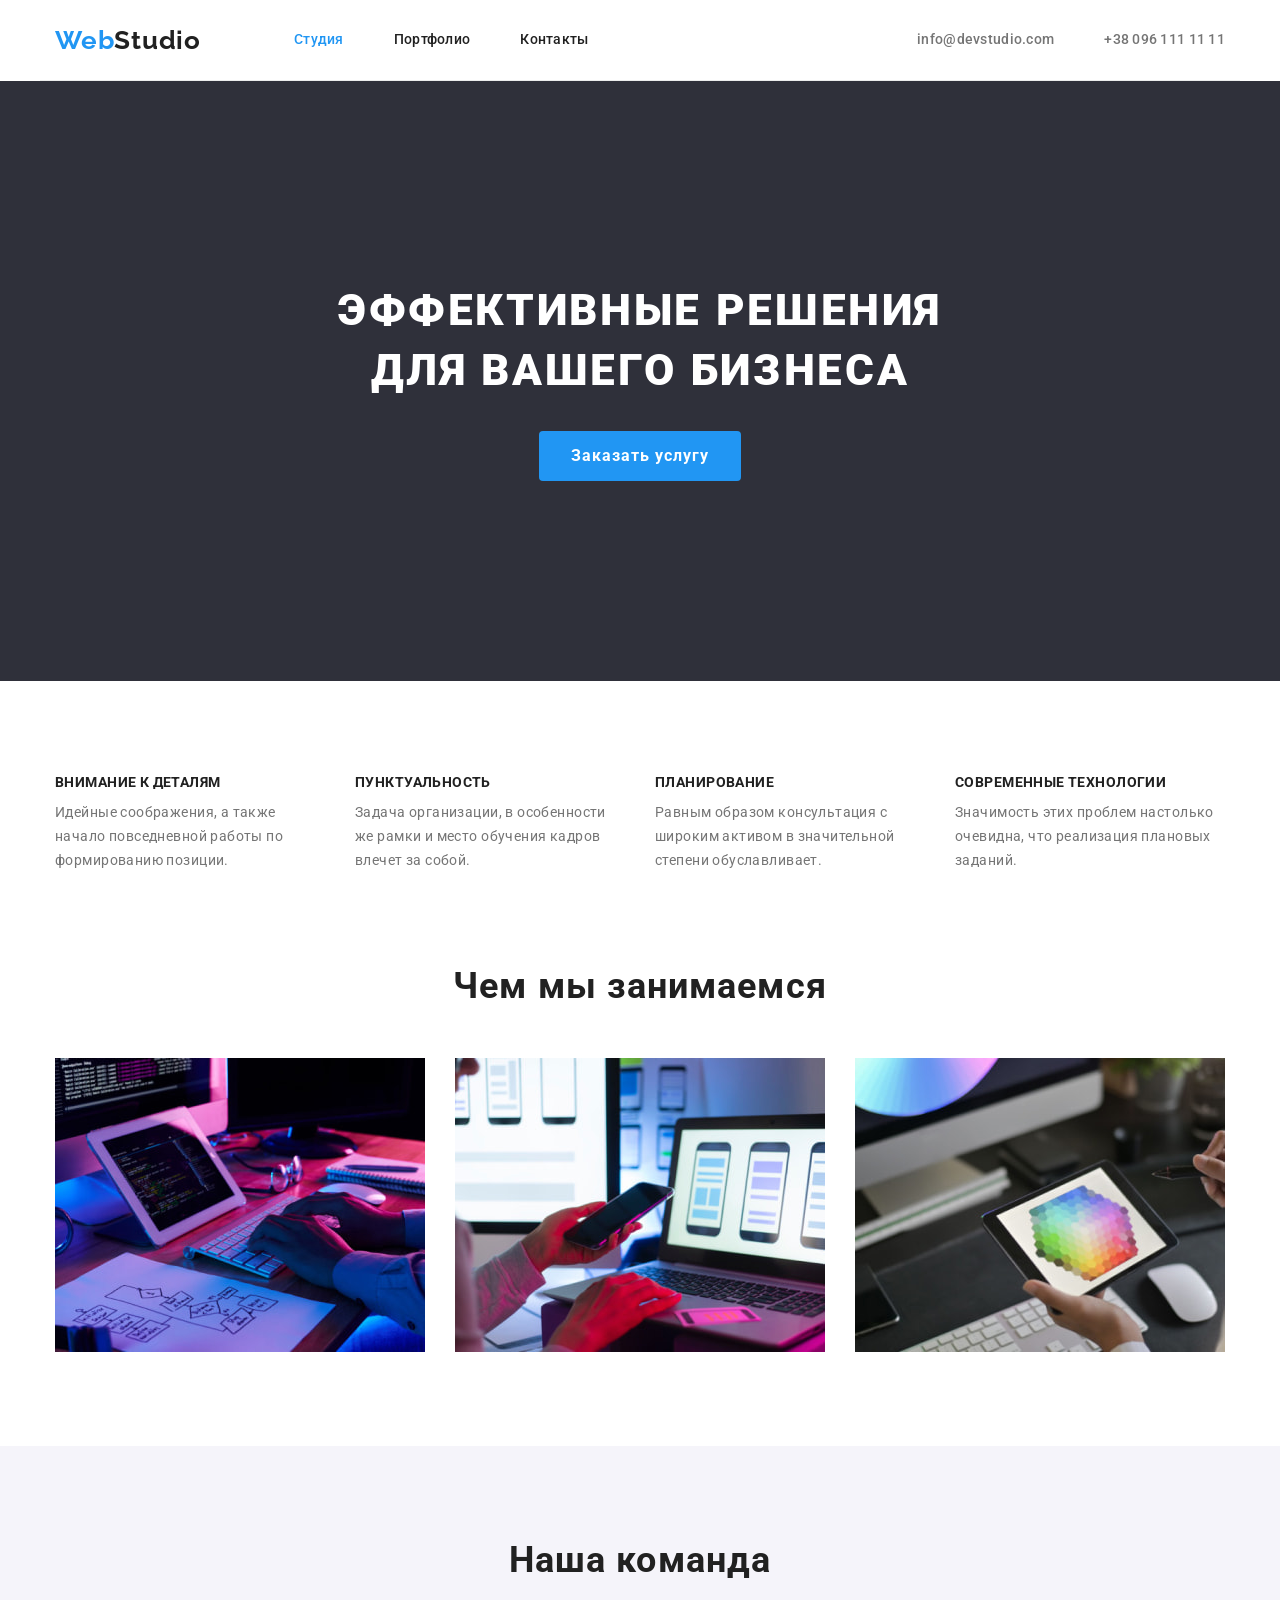
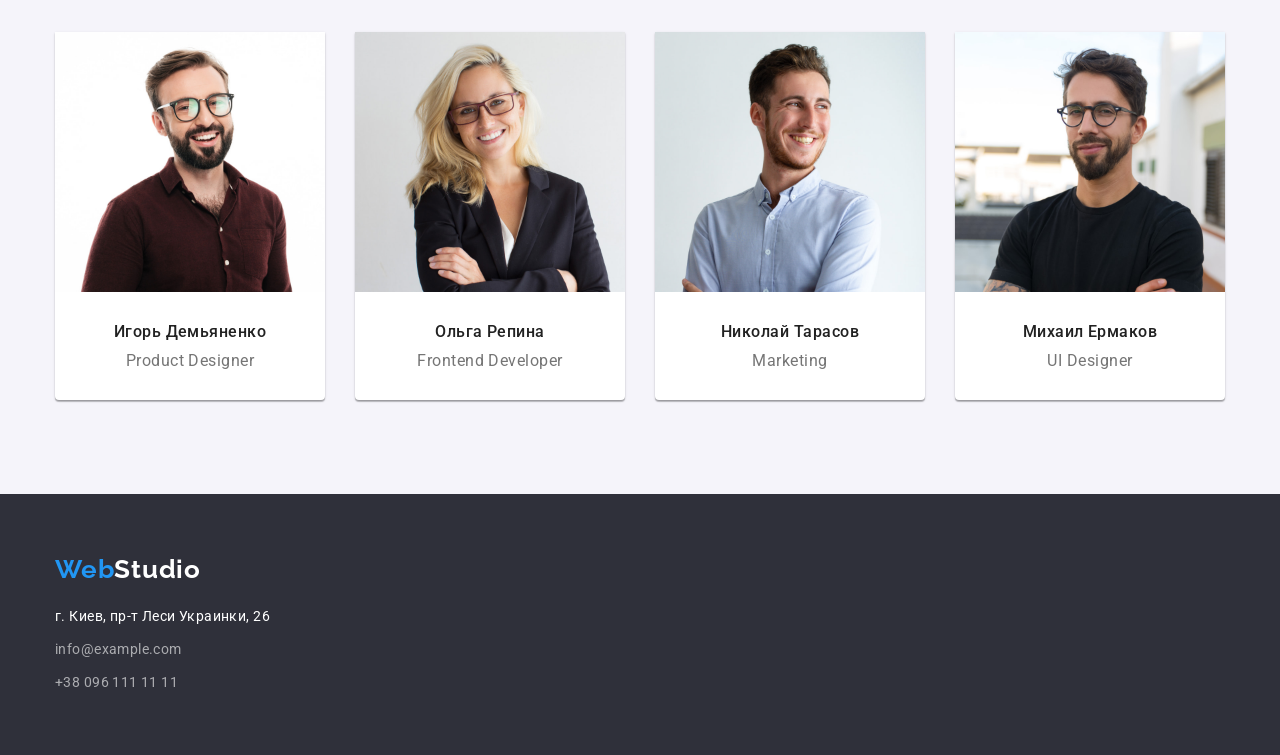
==== index.html @ e12cdee0 "Налаштовує стилі сайту відповідно до ДЗ-3" ====
<!DOCTYPE html>
<html lang="ru">
<head>
    <meta charset="UTF-8">
    <meta http-equiv="X-UA-Compatible" content="IE=edge">
    <meta name="viewport" content="width=device-width, initial-scale=1.0">
    <title>Студия</title>
    <link href="https://fonts.googleapis.com/css2?family=Raleway:wght@700&family=Roboto:wght@400;500;700;900&display=swap"
        rel="stylesheet">
    <link 
        rel="stylesheet" 
        href="https://cdnjs.cloudflare.com/ajax/libs/modern-normalize/1.1.0/modern-normalize.min.css"
        integrity="sha512-wpPYUAdjBVSE4KJnH1VR1HeZfpl1ub8YT/NKx4PuQ5NmX2tKuGu6U/JRp5y+Y8XG2tV+wKQpNHVUX03MfMFn9Q=="
        crossorigin="anonymous" 
        referrerpolicy="no-referrer" />
    <link rel="stylesheet" href="./css/styles.css">
</head>
<body>
    <!--Верхняя линия-->
    <header class="header">
        <div class="container header-container">
            <a class="logo" lang="en" href="./index.html"><span class="logo-accent">Web</span>Studio</a>
            <nav class="navigation">
                <ul class="list navigation-list">
                    <li class="header-item navigation-item"><a class="navigation-link link current" href="./index.html">Студия</a></li>
                    <li class="header-item navigation-item"><a class="navigation-link link" href="./portfolio.html">Портфолио</a></li>
                    <li class="header-item navigation-item"><a class="navigation-link link" href="">Контакты</a></li>
                </ul>
            </nav>
            <div class="header-group">
                <ul class="list header-group-list">
                    <li class="header-item"><a class="link header-contact" href="mailto:info@devstudio.com">info@devstudio.com</a></li>
                    <li class="header-item"><a class="link header-contact" href="tel:+380961111111">+38 096 111 11 11</a></li>
                </ul>
            </div>
        </div>
    </header>

    <main class="main">
            <!--Шапка-->
            <section class="hero">
                <div class="container hero-container">
                    <h1 class="hero-title">Эффективные решения <br />для вашего бизнеса</h1>
                    <button class="hero-button" type="button">Заказать услугу</button>
                </div>
            </section>
            <!--Особенности-->
            <section class="features section">
                <div class="container">
                    <h2 class="visually-hidden">Особенности</h2>
                    
                    <ul class="list features-list">
                        <li class="item features-item">
                            <h3 class="features-title">Внимание к деталям</h3>
                            <p class="features-text">Идейные соображения, а также начало повседневной работы по формированию позиции.</p>
                        </li>

                        <li class="item features-item">
                            <h3 class="features-title">Пунктуальность</h3>
                            <p class="features-text">Задача организации, в особенности же рамки и место обучения кадров влечет за собой.</p>
                        </li>

                        <li class="item features-item">
                            <h3 class="features-title">Планирование</h3>
                            <p class="features-text">Равным образом консультация с широким активом в значительной степени обуславливает.</p>
                        </li>

                        <li class="item features-item">
                            <h3 class="features-title">Современные технологии</h3>
                            <p class="features-text">Значимость этих проблем настолько очевидна, что реализация плановых заданий.</p>
                        </li>
                    </ul>
                </div>
            
            </section>
            <!--Чем мы занимаемся-->
            <section class="activity-section section">
                <div class="container">
                    <h2 class="activity-title">Чем мы занимаемся</h2>
                    <ul class="list activity-list">
                        <li class="item activity-item">
                            <img class="img" src="./images/activ/box1/img.jpg" alt="Написание исходного кода" width="370" height="294">
                        </li>
                        <li class="item activity-item">
                            <img class="img" src="./images/activ/box2/img.jpg" alt="Создание мобильного приложения" width="370"
                                height="294">
                        </li>
                        <li class="item activity-item">
                            <img class="img" src="./images/activ/box3/img.jpg" alt="Работа над дизайном" width="370" height="294">
                        </li>
                    </ul>
                </div>
            </section>
            <!--Наша команда-->
            <section class="team section">
                <div class="container">
                    <h2 class="team-title">Наша команда</h2>
                    <ul class="list team-list">
                        <li class="item team-card">
                            <img class="image" src="./images/team/card1/img.jpg" alt="Игорь Демьяненко" width="270" height="260">
                            <div class="card-content">
                                <h3 class="card-title">Игорь Демьяненко</h3>
                                <p class="card-text" lang="en">Product Designer</p>
                            </div>
                        </li>
                        <li class="item team-card">
                            <img class="image" src="./images/team/card2/img.jpg" alt="Ольга Репина" width="270" height="260">
                            <div class="card-content">
                                <h3 class="card-title">Ольга Репина</h3>
                                <p class="card-text" lang="en">Frontend Developer</p>
                            </div>
                        </li>
                        <li class="item team-card ">
                            <img class="image" src="./images/team/card3/img.jpg" alt="Николай Тарасов" width="270" height="260">
                            <div class="card-content">
                                <h3 class="card-title">Николай Тарасов</h3>
                                <p class="card-text" lang="en">Marketing</p>
                            </div>
                        </li>
                        <li class="item team-card">
                            <img class="image" src="./images/team/card4/img.jpg" alt="Михаил Ермаков" width="270" height="260">
                            <div class="card-content">
                                <h3 class="card-title">Михаил Ермаков</h3>
                                <p class="card-text" lang="en">UI Designer</p>
                            </div>
                        </li>
                    </ul>
                </div>
            </section>
    </main>

     <!--Подвал-->
     <footer class="footer">
        <div class="container">
            <a class="logo footer-logo" lang="en" href="./index.html"><span class="logo-accent">Web</span>Studio</a>
            <address class="footer-group">
                <ul class="list footer-list">
                    <li class="footer-item"><a class="link" href="https://bit.ly/3pXMvUd" target="_blank"
                            rel="noopener noreferrer">г. Киев, пр-т
                            Леси Украинки, 26</a> </li>
                    <li class="mail footer-item"><a class="link" href="mailto:info@devstudio.com">info@example.com</a> </li>
                    <li class="tel footer-item"><a class="link" href="tel:+380961111111">+38 096 111 11 11</a> </li>
                </ul>
            </address>
        </div>
     </footer>
</body>
</html>
---- css/styles.css ----
:root {
    --dark-grey: #212121;
    --light-grey: #757575;
    --hover-blue: #2196F3;
    --hero-button-hover: #188CE8;
    --hero-h1-white: #FFFFFF;
    --hero-background: #2F303A;
    --team-background: #F5F4FA;
    --footer-contakts: rgba(255, 255, 255, 0.6);
    --header-line: #ECECEC;
    --portfolio-content-border: #EEEEEE;
}
body {
    font-family: 'Roboto', sans-serif;
    color: var(--dark-grey);
}
h1, 
h2, 
h3, 
h4, 
h5, 
h6, 
p {
    margin: 0;
}
img {
    display: block;
    max-width: 100%;
    height: auto;
}
.visually-hidden {
    position: absolute;
    width: 1px;
    height: 1px;
    margin: -1px;
    border: 0;
    padding: 0;
    white-space: nowrap;
    clip-path: inset(100%);
    clip: rect(0 0 0 0);
    overflow: hidden;
}
.container {
    width: 1200px;

    padding-left: 15px;
    padding-right: 15px;

    margin-left: auto;
    margin-right: auto;
}
.section {
    padding-top: 94px;
    padding-bottom: 94px;
}
.link {
    text-decoration: none;
    color: inherit;
}
.list {
    list-style-type: none;
    padding: 0;
    margin: 0;
}
.current {
    color: var(--hover-blue);
}

/**
  |============================
  | Header section
  |============================
*/
/* Логотип */
.header-container {
    display: flex;
    align-items: center;
    border-bottom: 1px solid var(--header-line);

}
.logo {
    font-family: 'Raleway', sans-serif;
    font-style: normal;
    font-weight: 700;
    font-size: 26px;
    line-height: 1.19;
    letter-spacing: 0.03em;
    text-decoration: none;
    color: inherit;

    margin-right: 93px;
}
.logo-accent {
    color: var(--hover-blue);
}
/* верхняя линия */
.navigation-list {
    display: flex;
    align-items: center;
}
.navigation-item,
.header-item {
    margin-right: 50px;
}
.navigation-item:last-child,
.header-item:last-child {
    margin-right: 0px;
}
.navigation-link,
.header-contact {
    display: block;
    
    padding-top: 32px;
    padding-bottom: 32px;
}
.header-group {
    color: var(--light-grey);
    margin-left: auto;
}

.header-group-list {
    display: flex;
    align-items: center;
}
.header-item {
    font-weight: 500;
    font-size: 14px;
    line-height: 1.14;
    letter-spacing: 0.02em;

    margin-right: 50;
}
.link:hover,
.link:focus {
    color: var(--hover-blue);
}
/**
  |============================
  | Hero section
  |============================
*/
/* Герой */
.hero {
    background-color: var(--hero-background);
    padding-top: 200px;
    padding-bottom: 200px;
}
.hero-title {
    font-weight: 900;
    font-size: 44px;
    line-height: 1.36;
    text-transform: uppercase;
    text-align: center;
    letter-spacing: 0.06em;
    color: var(--hero-h1-white);

    display: block;
    margin-bottom: 30px;
}
/* Кнопка-герой*/
.hero-button {
    font-family: 'Roboto',
    sans-serif;
    font-weight: 700;
    font-size: 16px;
    line-height: 1.88;
    text-align: center;
    letter-spacing: 0.06em;
    color: var(--hero-h1-white);
    cursor: pointer;
    background-color: var(--hover-blue);
    border: none;
    border-radius: 4px;

    min-width: 200px;
    min-height: 50px;
    padding: 10px 32px;
    margin: 0 auto;
    display: block;
}
.hero-button:hover,
.hero-button:focus {
    background-color: var(--hero-button-hover);
}

/**
  |============================
  | Features section
  |============================
*/
.features-list {
    display: flex;
}
.features-list > .item {
    flex-basis: calc(100% / 4);
}
.features-item {
    margin-right: 30px;
}
.features-item:last-child {
    margin-right: 0px;
}
.features-title {
    font-weight: 700;
    font-size: 14px;
    line-height: 1.14;
    letter-spacing: 0.03em;
    text-transform: uppercase;

    margin-bottom: 10px;
}
.features-text {
    font-size: 14px;
    line-height: 1.71;
    letter-spacing: 0.03em;
    color: var(--light-grey);
}
/**
  |============================
  | Activity section
  |============================
*/
.activity-section {
    padding-top: 0px;
}
.activity-title {
    font-weight: 700;
    font-size: 36px;
    line-height: 1.16;
    text-align: center;
    letter-spacing: 0.03em;

    display: block;
    margin-bottom: 50px;
}
.activity-list {
    display: flex;
}
.activity-list > .item {
    flex-basis: calc(100% / 3);
}
.activity-item {
    margin-right: 30px;
}
.activity-item:last-child {
    margin-right: 0px;
}
/**
  |============================
  | Team section
  |============================
*/
.team {
    background-color: var(--team-background);
}
.team-title {
    font-weight: 700;
    font-size: 36px;
    line-height: 1.16;
    text-align: center;
    letter-spacing: 0.03em;

    margin-bottom: 50px;
}
.team-list {
    display: flex;
}
.team-list > .item {
    flex-basis: calc(100% / 4);
}
.team-card {
    background-color: var(--hero-h1-white);

    margin-right: 30px;

    box-shadow: 0px 1px 3px rgba(0, 0, 0, 0.12),
    0px 1px 1px rgba(0, 0, 0, 0.14),
    0px 2px 1px rgba(0, 0, 0, 0.2);
    border-radius: 0px 0px 4px 4px;
}
.team-card:last-child {
    margin-right: 0px;
}
.card-content {
    padding: 30px 0px;
}
.card-title {
    font-weight: 500;
    font-size: 16px;
    line-height: 1.19;
    text-align: center;
    letter-spacing: 0.03em;

    margin-bottom: 10px;
}
.card-text {
    line-height: 1.19;
    text-align: center;
    letter-spacing: 0.03em;
    color: var(--light-grey);
}
/**
  |============================
  | Portfolio section
  |============================
*/
/* Фильтр */
.filter-list {
    display: flex;
    justify-content: center;

    margin-top: 0px;
    margin-bottom: 50px;
}

.filter-btn {
    font-family: 'Roboto', sans-serif;    font-weight: 500;
    font-size: 16px;
    line-height: 1.62;
    text-align: center;
    letter-spacing: 0.03em;
    color: var(--dark-grey);
    background-color: var(--team-background);
    cursor: pointer;
    border: none;
    border-radius: 4px;

    min-width: 45px;
    min-height: 38px;
    padding: 6px 22px;
}
.filter-item {
    margin-right: 8px;
    display: block;
}
.filter-item:last-child {
    margin-right: 0px;
}
.filter-btn:hover,
.filter-btn:focus {
    color: var(--hero-h1-white);
    background-color: var(--hover-blue);
    box-shadow: 0px 3px 1px rgba(0, 0, 0, 0.1),
    0px 1px 2px rgba(0, 0, 0, 0.08),
    0px 2px 2px rgba(0, 0, 0, 0.12);
}
/* Портфолио */
.portfolio-list {
    display: flex;
    flex-wrap: wrap;
    margin-left: -30px;
    margin-top: -30px;
}
.portfolio-list > .item {
    flex-basis: calc(100% / 3 - 30px);
    margin-left: 30px;
    margin-top: 30px;
}
.portfolio-content {
    padding: 20px 24px;
    border-right: 1px solid var(--portfolio-content-border);
    border-bottom: 1px solid var(--portfolio-content-border);
    border-left: 1px solid var(--portfolio-content-border);
}
.portfolio-title {
    font-weight: 700;
    font-size: 18px;
    line-height: 2.00;
    letter-spacing: 0.06em;

    margin-bottom: 4px;
}
.portfolio-text {
    line-height: 1.88;
    letter-spacing: 0.03em;
    color: var(--light-grey);
}
/**
  |============================
  | Footer section
  |============================
*/
/* подвал */
.footer {
    background-color: var(--hero-background);
    color: var(--hero-h1-white);

    padding-top: 60px;
    padding-bottom: 60px;
}
.footer-logo {
    display: block;
    margin-bottom: 20px;
}
.footer-group {
    font-size: 14px;
    line-height: 1.71;
    letter-spacing: 0.03em;
    font-style: normal;
}
.footer-item {
    margin-bottom: 9px;
}
.footer-item:last-child {
    margin-bottom: 0;
}
.mail, 
.tel {
    color: var(--footer-contakts);
}
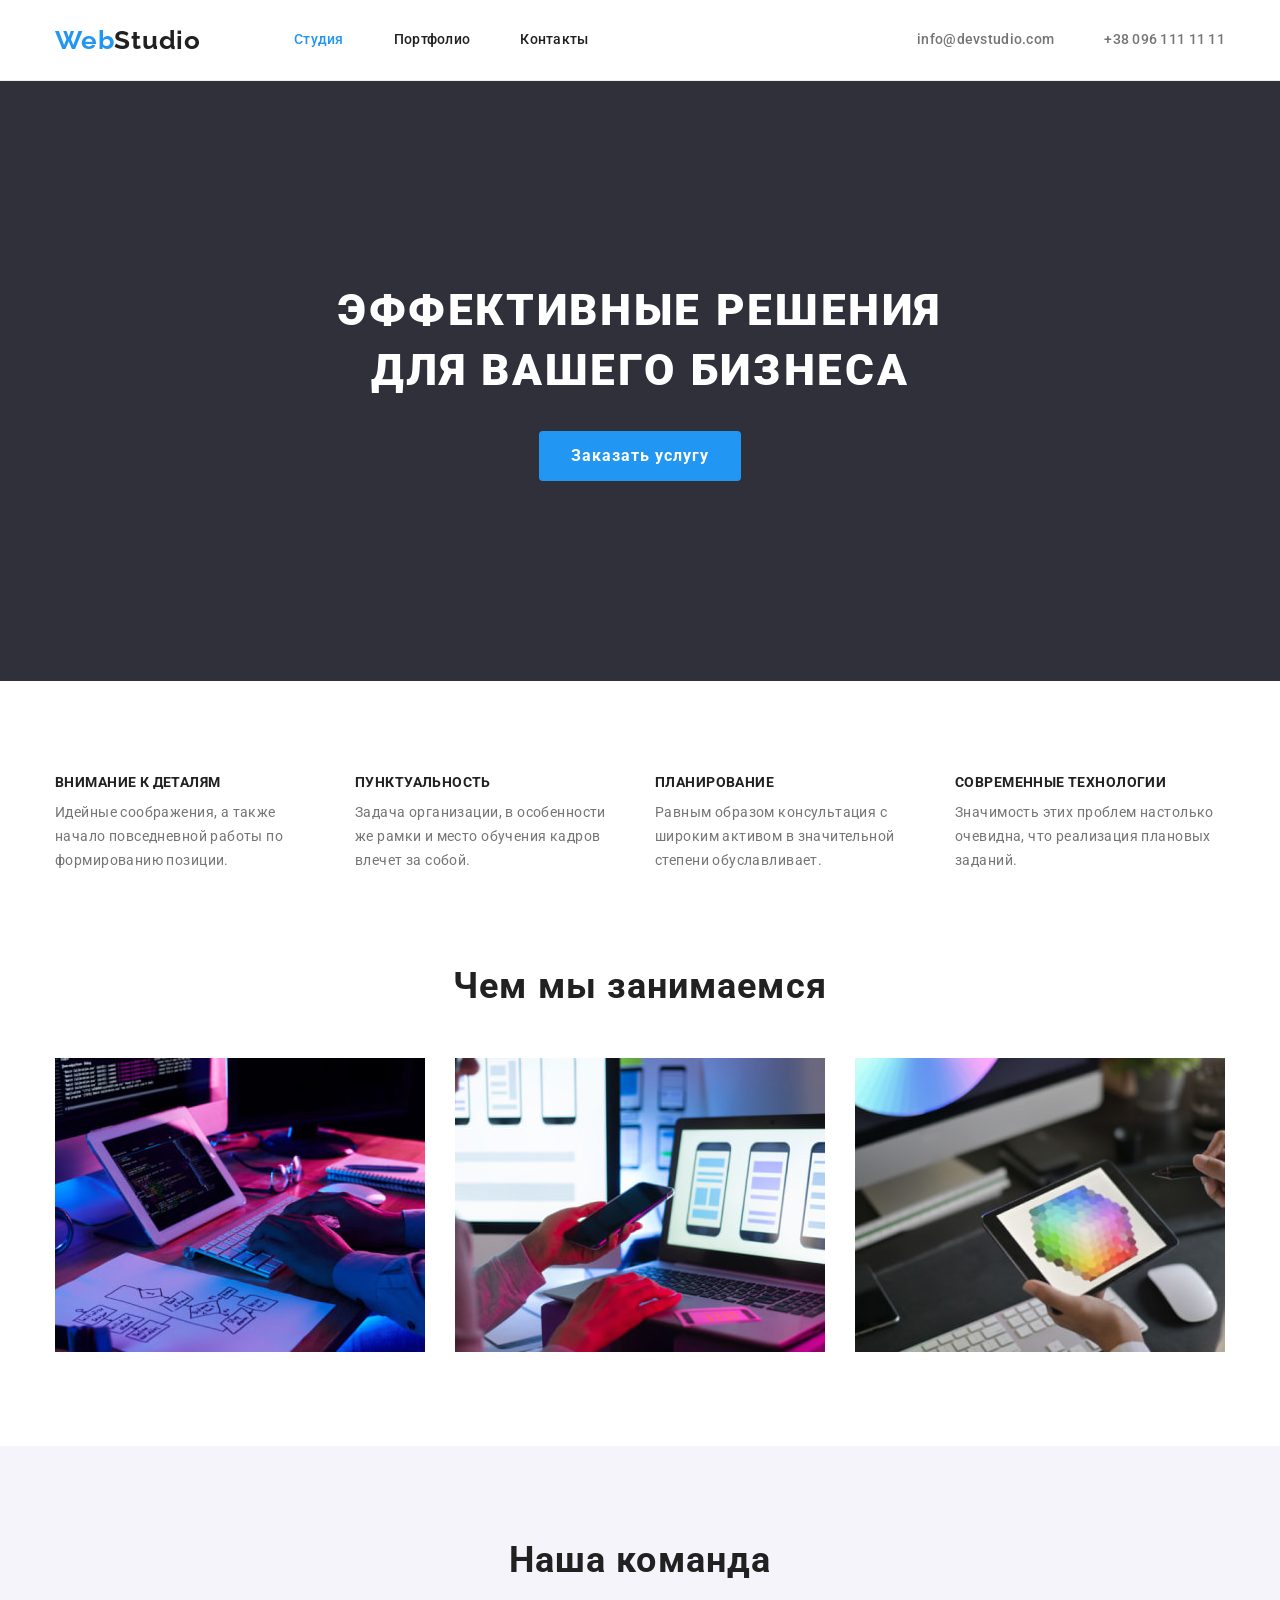
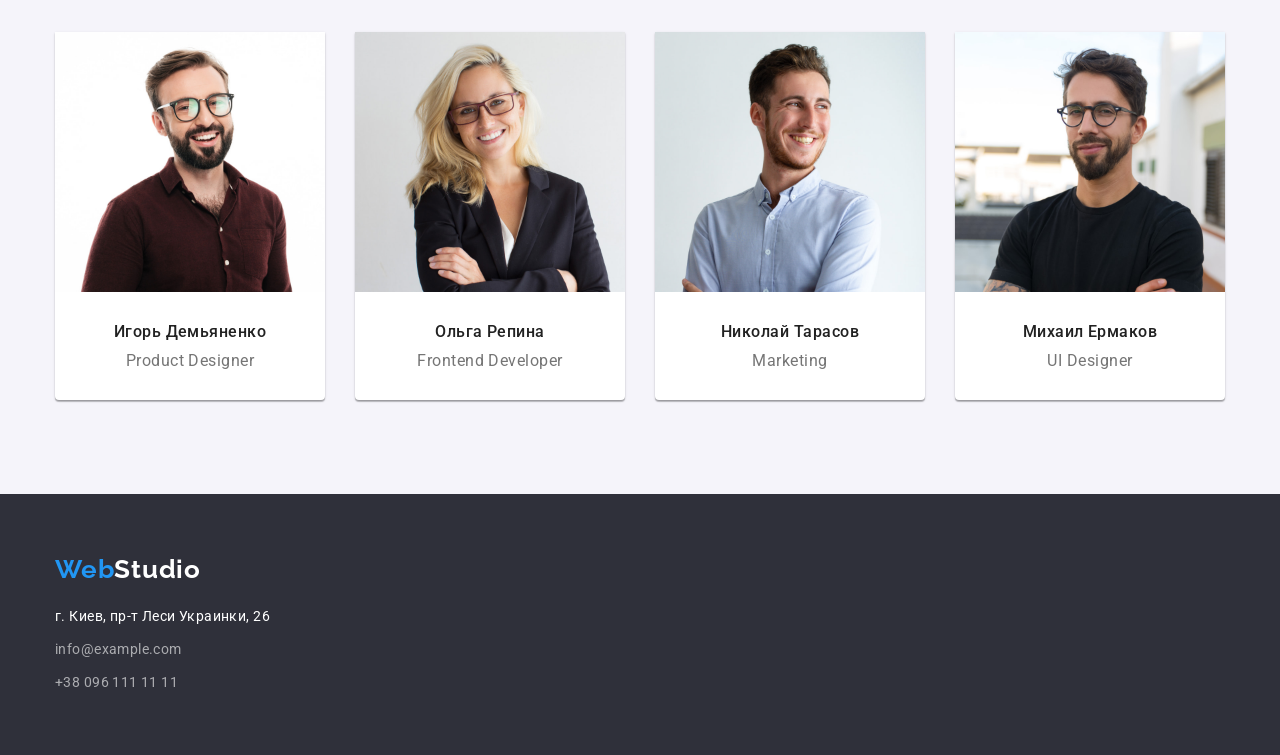
==== commit 93cc2d00: "Видаляє пусті класи, зайвий дів та марджен Виправлення неточностей після перевірки ментором ДЗ" ====
--- a/index.html
+++ b/index.html
@@ -27,12 +27,10 @@
                     <li class="header-item navigation-item"><a class="navigation-link link" href="">Контакты</a></li>
                 </ul>
             </nav>
-            <div class="header-group">
-                <ul class="list header-group-list">
-                    <li class="header-item"><a class="link header-contact" href="mailto:info@devstudio.com">info@devstudio.com</a></li>
-                    <li class="header-item"><a class="link header-contact" href="tel:+380961111111">+38 096 111 11 11</a></li>
-                </ul>
-            </div>
+            <ul class="list header-list">
+                <li class="header-item"><a class="link header-contact" href="mailto:info@devstudio.com">info@devstudio.com</a></li>
+                <li class="header-item"><a class="link header-contact" href="tel:+380961111111">+38 096 111 11 11</a></li>
+            </ul>
         </div>
     </header>
 
@@ -45,27 +43,27 @@
                 </div>
             </section>
             <!--Особенности-->
-            <section class="features section">
+            <section class="section">
                 <div class="container">
                     <h2 class="visually-hidden">Особенности</h2>
                     
                     <ul class="list features-list">
-                        <li class="item features-item">
+                        <li class="item">
                             <h3 class="features-title">Внимание к деталям</h3>
                             <p class="features-text">Идейные соображения, а также начало повседневной работы по формированию позиции.</p>
                         </li>
 
-                        <li class="item features-item">
+                        <li class="item">
                             <h3 class="features-title">Пунктуальность</h3>
                             <p class="features-text">Задача организации, в особенности же рамки и место обучения кадров влечет за собой.</p>
                         </li>
 
-                        <li class="item features-item">
+                        <li class="item">
                             <h3 class="features-title">Планирование</h3>
                             <p class="features-text">Равным образом консультация с широким активом в значительной степени обуславливает.</p>
                         </li>
 
-                        <li class="item features-item">
+                        <li class="item">
                             <h3 class="features-title">Современные технологии</h3>
                             <p class="features-text">Значимость этих проблем настолько очевидна, что реализация плановых заданий.</p>
                         </li>
--- a/css/styles.css
+++ b/css/styles.css
@@ -71,12 +71,13 @@
   | Header section
   |============================
 */
+.header {
+    border-bottom: 1px solid var(--header-line);
+}
 /* Логотип */
 .header-container {
     display: flex;
     align-items: center;
-    border-bottom: 1px solid var(--header-line);
-
 }
 .logo {
     font-family: 'Raleway', sans-serif;
@@ -113,14 +114,11 @@
     padding-top: 32px;
     padding-bottom: 32px;
 }
-.header-group {
+.header-list {
+    display: flex;
+    align-items: center;
     color: var(--light-grey);
     margin-left: auto;
-}
-
-.header-group-list {
-    display: flex;
-    align-items: center;
 }
 .header-item {
     font-weight: 500;
@@ -190,15 +188,14 @@
 */
 .features-list {
     display: flex;
+    /*   flex-wrap: wrap;*/
+    margin-left: -30px;
+    margin-top: -30px;
 }
 .features-list > .item {
-    flex-basis: calc(100% / 4);
-}
-.features-item {
-    margin-right: 30px;
-}
-.features-item:last-child {
-    margin-right: 0px;
+    flex-basis: calc(100% / 4 - 30px);
+    margin-left: 30px;
+    margin-top: 30px;
 }
 .features-title {
     font-weight: 700;
@@ -264,22 +261,22 @@
 }
 .team-list {
     display: flex;
+ /*   flex-wrap: wrap;*/
+    margin-left: -30px;
+    margin-top: -30px;
 }
 .team-list > .item {
-    flex-basis: calc(100% / 4);
+    flex-basis: calc(100% / 4 - 30px);
+    margin-left: 30px;
+    margin-top: 30px;
 }
 .team-card {
     background-color: var(--hero-h1-white);
-
-    margin-right: 30px;
 
     box-shadow: 0px 1px 3px rgba(0, 0, 0, 0.12),
     0px 1px 1px rgba(0, 0, 0, 0.14),
     0px 2px 1px rgba(0, 0, 0, 0.2);
     border-radius: 0px 0px 4px 4px;
-}
-.team-card:last-child {
-    margin-right: 0px;
 }
 .card-content {
     padding: 30px 0px;
@@ -390,6 +387,7 @@
 }
 .footer-logo {
     display: block;
+    margin-right: 0px;
     margin-bottom: 20px;
 }
 .footer-group {
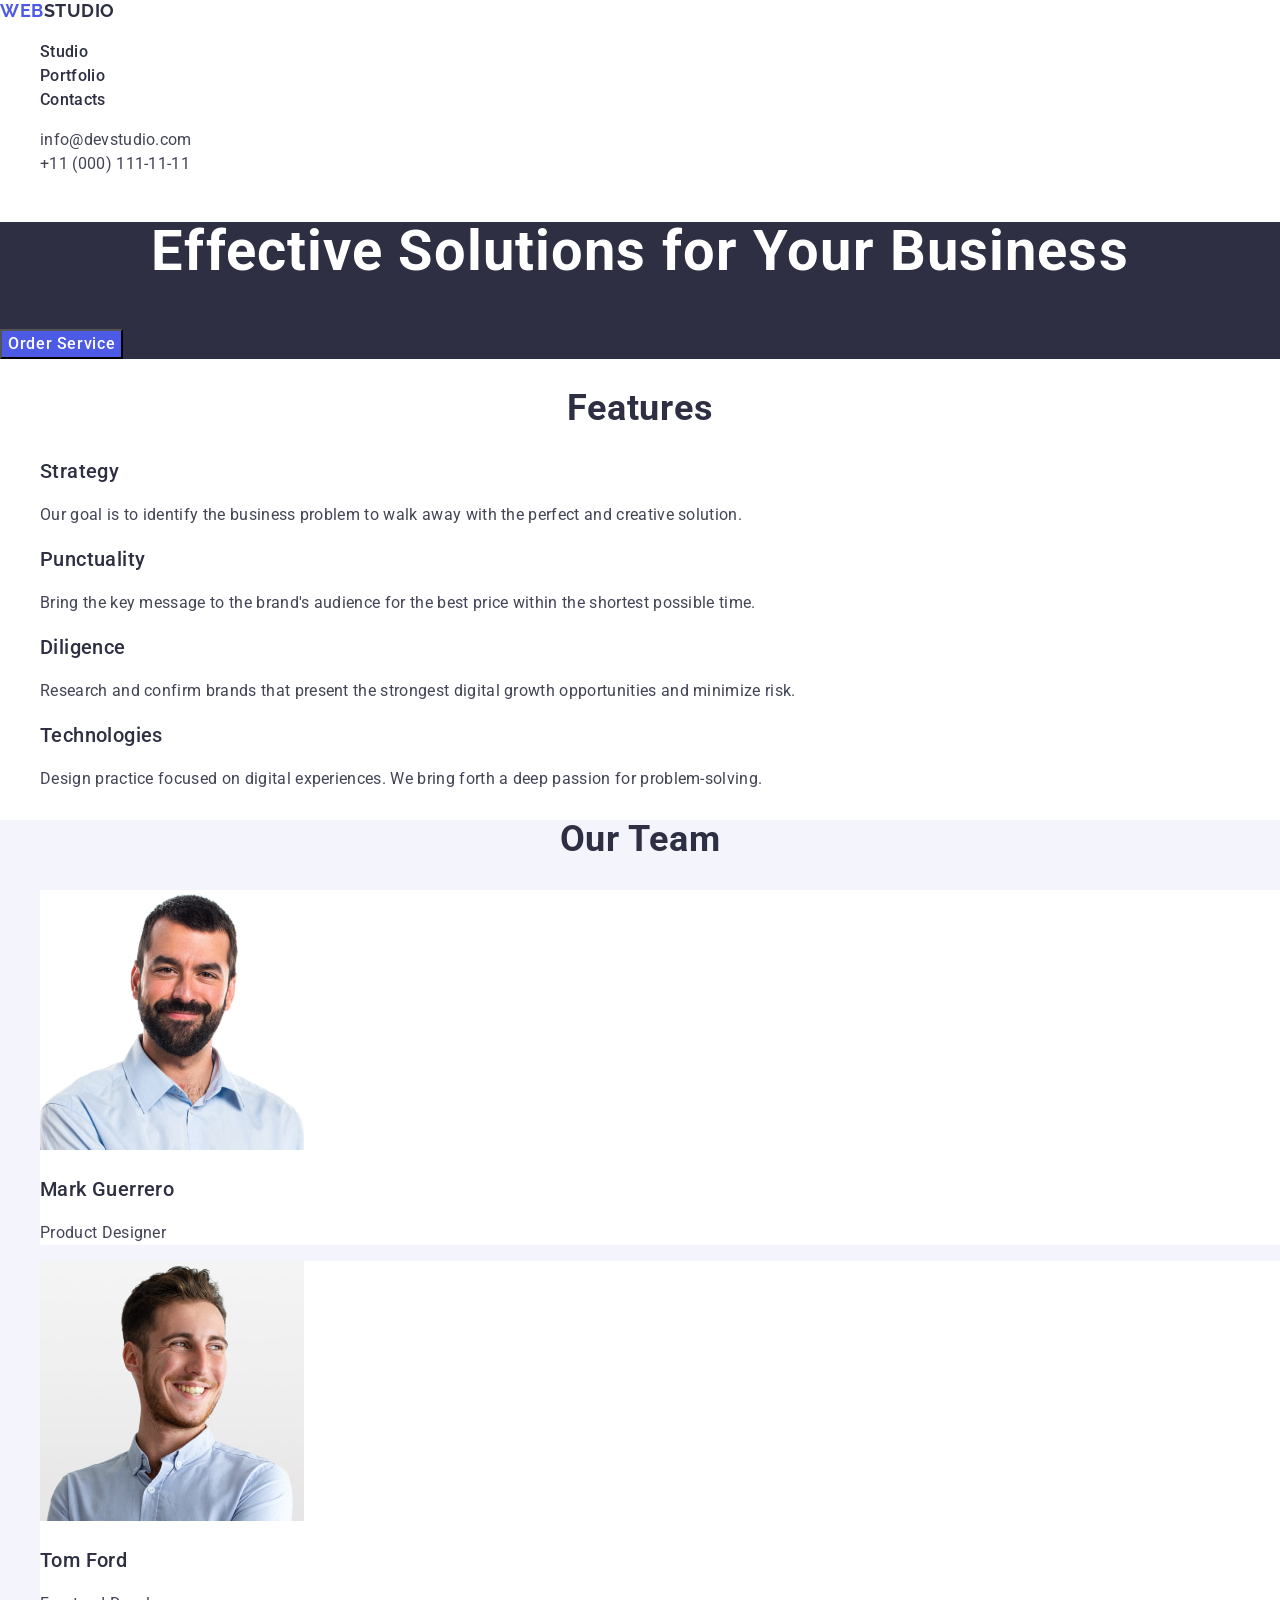
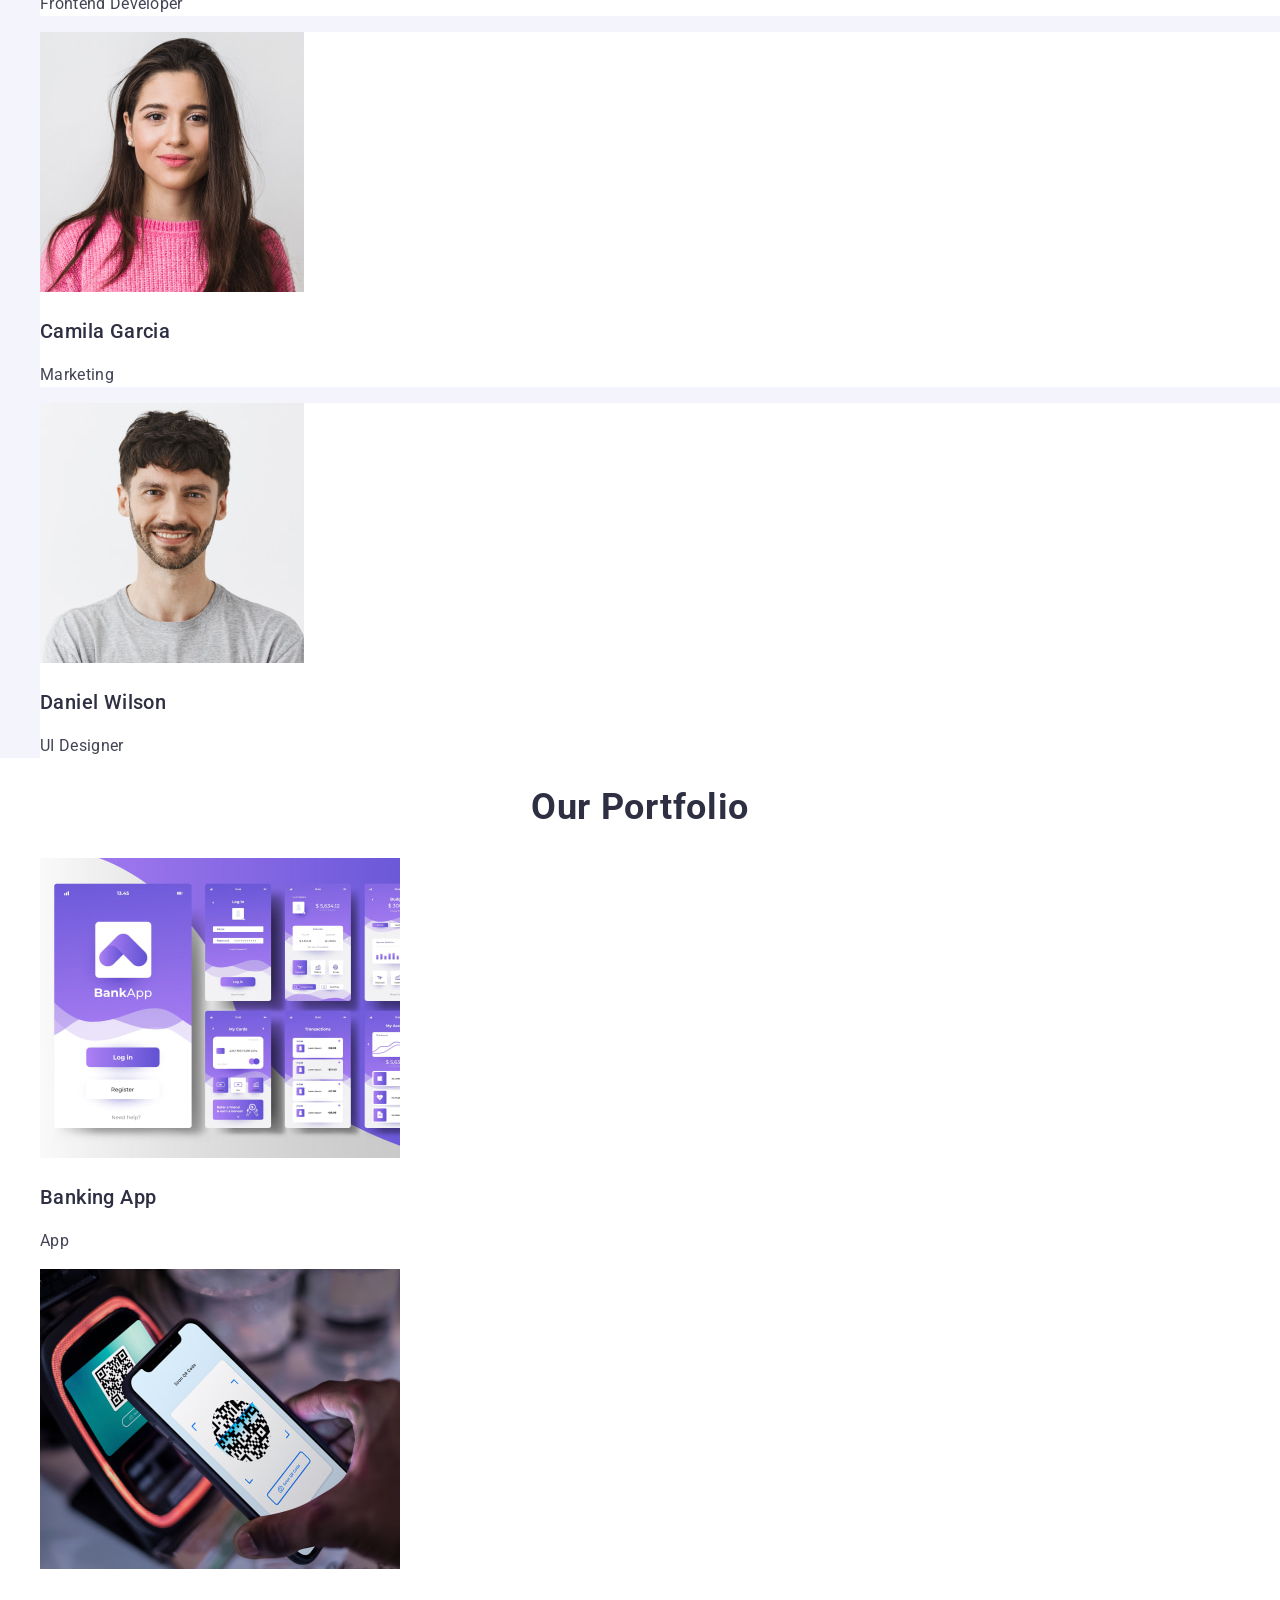
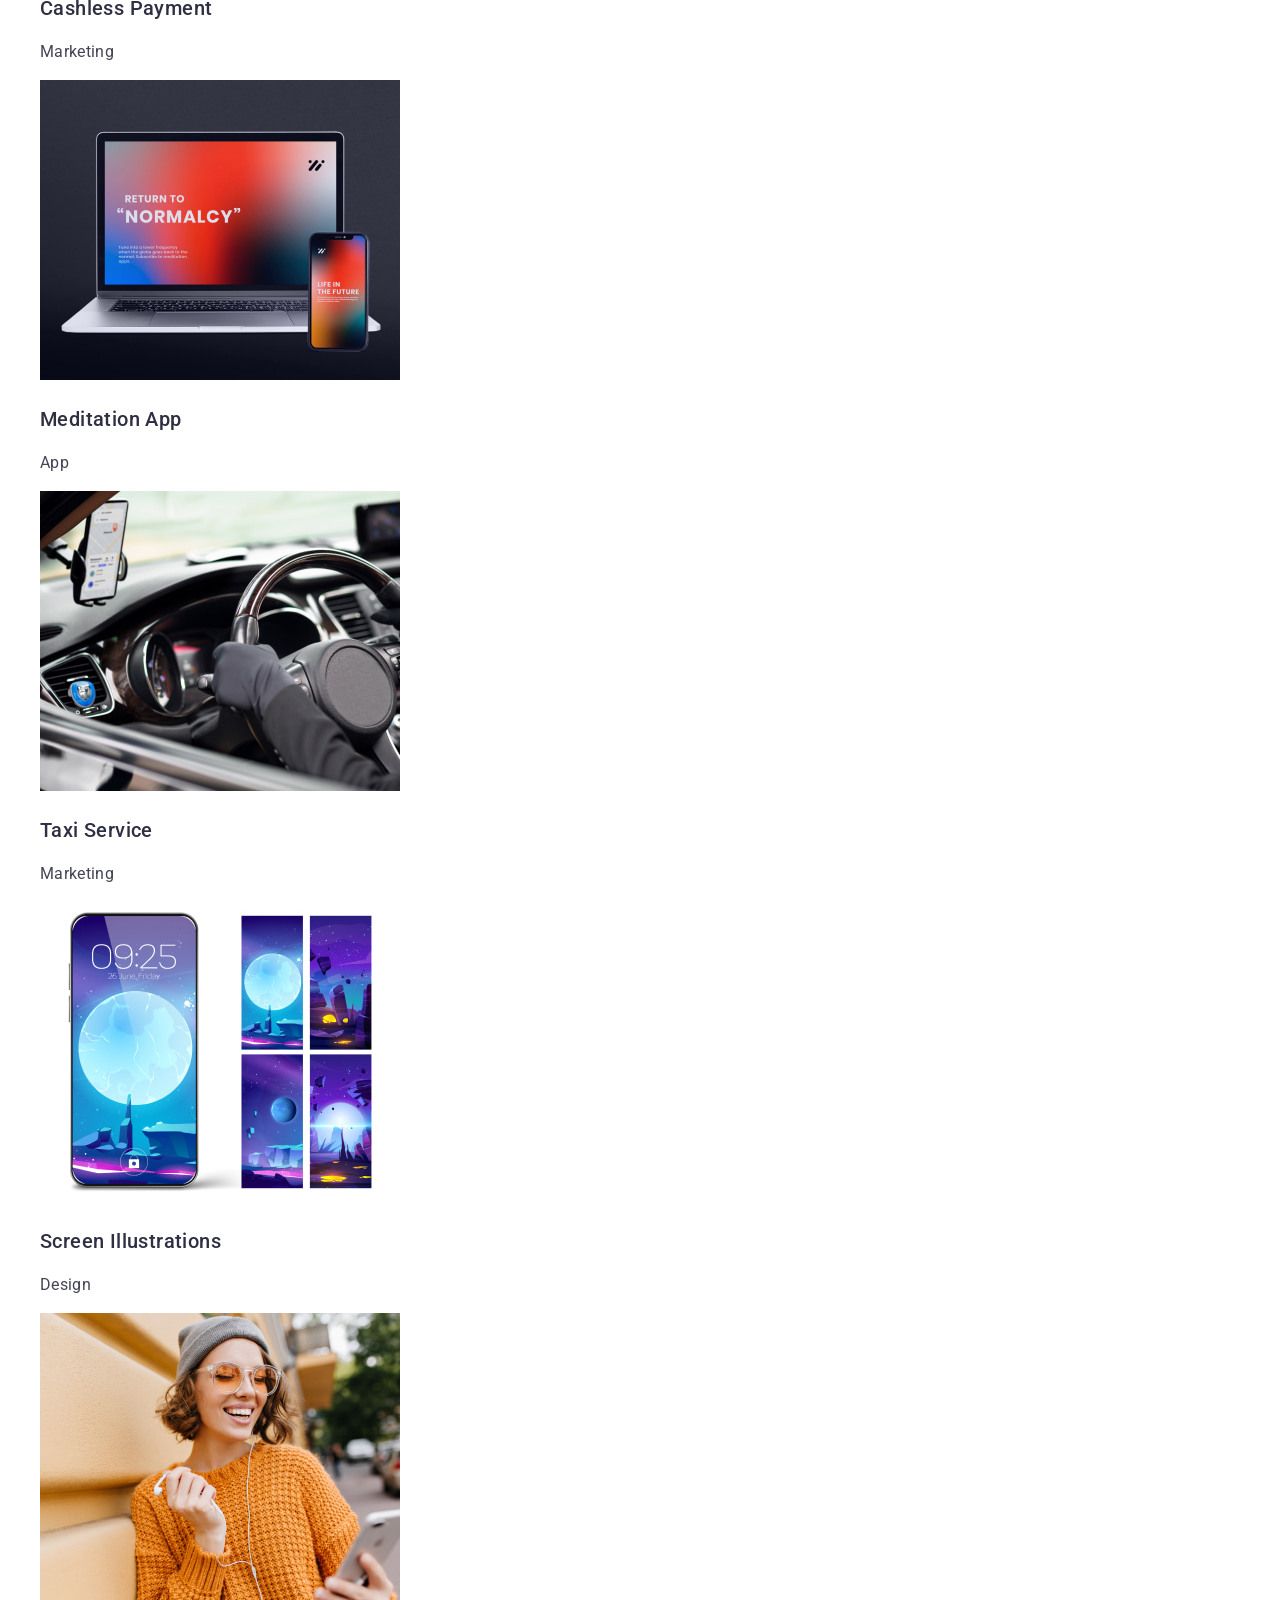
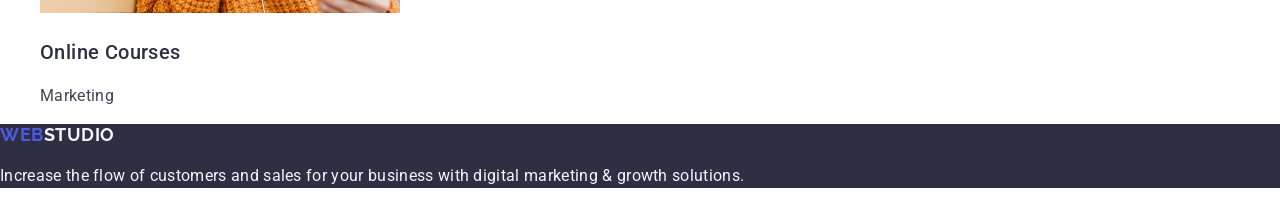
==== commit aa00d715: "Initial commit" ====
--- a/index.html
+++ b/index.html
@@ -1,146 +1,189 @@
 <!DOCTYPE html>
-<html lang="ru">
+<html lang="en">
+<!-- head -->
+
 <head>
     <meta charset="UTF-8">
-    <meta http-equiv="X-UA-Compatible" content="IE=edge">
     <meta name="viewport" content="width=device-width, initial-scale=1.0">
-    <title>Студия</title>
-    <link href="https://fonts.googleapis.com/css2?family=Raleway:wght@700&family=Roboto:wght@400;500;700;900&display=swap"
+    <!-- modern-normalize -->
+    <link rel="stylesheet" href="https://cdn.jsdelivr.net/npm/modern-normalize@2.0.0/modern-normalize.min.css">
+    <!-- fonts -->
+    <link rel="preconnect" href="https://fonts.googleapis.com">
+    <link rel="preconnect" href="https://fonts.gstatic.com" crossorigin>
+    <link href="https://fonts.googleapis.com/css2?family=Raleway:wght@700&family=Roboto:wght@400;500;700&display=swap"
         rel="stylesheet">
-    <link 
-        rel="stylesheet" 
-        href="https://cdnjs.cloudflare.com/ajax/libs/modern-normalize/1.1.0/modern-normalize.min.css"
-        integrity="sha512-wpPYUAdjBVSE4KJnH1VR1HeZfpl1ub8YT/NKx4PuQ5NmX2tKuGu6U/JRp5y+Y8XG2tV+wKQpNHVUX03MfMFn9Q=="
-        crossorigin="anonymous" 
-        referrerpolicy="no-referrer" />
-    <link rel="stylesheet" href="./css/styles.css">
+    <!-- favicon -->
+    <link rel="shortcut icon" href="./images/favicon.ico" type="image/x-icon">
+    <!-- import styles.css -->
+    <link rel="stylesheet" href="./css/styles.css" />
+    <title>Web Studio</title>
 </head>
+
+<!-- body -->
+
 <body>
-    <!--Верхняя линия-->
-    <header class="header">
-        <div class="container header-container">
-            <a class="logo" lang="en" href="./index.html"><span class="logo-accent">Web</span>Studio</a>
-            <nav class="navigation">
-                <ul class="list navigation-list">
-                    <li class="header-item navigation-item"><a class="navigation-link link current" href="./index.html">Студия</a></li>
-                    <li class="header-item navigation-item"><a class="navigation-link link" href="./portfolio.html">Портфолио</a></li>
-                    <li class="header-item navigation-item"><a class="navigation-link link" href="">Контакты</a></li>
-                </ul>
-            </nav>
-            <ul class="list header-list">
-                <li class="header-item"><a class="link header-contact" href="mailto:info@devstudio.com">info@devstudio.com</a></li>
-                <li class="header-item"><a class="link header-contact" href="tel:+380961111111">+38 096 111 11 11</a></li>
+    <header>
+        <!-- navigation -->
+        <nav>
+            <!-- logo -->
+            <a class="logo" href="./index.html">Web<span class="logo-dark">Studio</span></a>
+            <ul>
+                <li>
+                    <a class="nav-link" href="./index.html">Studio</a>
+                </li>
+                <li>
+                    <a class="nav-link" href="">Portfolio</a>
+                </li>
+                <li>
+                    <a class="nav-link" href="">Contacts</a>
+                </li>
             </ul>
-        </div>
+        </nav>
+        <!-- contacts information -->
+        <address class="contacts">
+            <ul>
+                <li>
+                    <a class="contact-link" href="mailto:info@devstudio.com">info@devstudio.com</a>
+                </li>
+                <li>
+                    <a class="contact-link" href="tel:+110001111111">+11 (000) 111-11-11</a>
+                </li>
+            </ul>
+        </address>
+
     </header>
 
-    <main class="main">
-            <!--Шапка-->
-            <section class="hero">
-                <div class="container hero-container">
-                    <h1 class="hero-title">Эффективные решения <br />для вашего бизнеса</h1>
-                    <button class="hero-button" type="button">Заказать услугу</button>
-                </div>
-            </section>
-            <!--Особенности-->
-            <section class="section">
-                <div class="container">
-                    <h2 class="visually-hidden">Особенности</h2>
-                    
-                    <ul class="list features-list">
-                        <li class="item">
-                            <h3 class="features-title">Внимание к деталям</h3>
-                            <p class="features-text">Идейные соображения, а также начало повседневной работы по формированию позиции.</p>
-                        </li>
+    <!-- main -->
+    <main>
 
-                        <li class="item">
-                            <h3 class="features-title">Пунктуальность</h3>
-                            <p class="features-text">Задача организации, в особенности же рамки и место обучения кадров влечет за собой.</p>
-                        </li>
+        <!-- hero section -->
+        <section class="hero">
+            <h1 class="hero-title">Effective Solutions for Your Business</h1>
+            <button class="hero-btn" type="button">Order Service</button>
+        </section>
 
-                        <li class="item">
-                            <h3 class="features-title">Планирование</h3>
-                            <p class="features-text">Равным образом консультация с широким активом в значительной степени обуславливает.</p>
-                        </li>
+        <!-- features section -->
+        <section>
+            <!-- will be styled as visualy hidden -->
+            <h2 class="section-header">Features</h2>
+            <ul>
+                <li>
+                    <h3 class="card-header">Strategy</h3>
+                    <p class="card-paragraf">
+                        Our goal is to identify the business
+                        problem to walk away with the perfect and creative solution.
+                    </p>
+                </li>
+                <li>
+                    <h3 class="card-header">Punctuality</h3>
+                    <p class="card-paragraf">
+                        Bring the key message to the brand's audience for the best price within the shortest possible
+                        time.
+                    </p>
+                </li>
+                <li>
+                    <h3 class="card-header">Diligence</h3>
+                    <p class="card-paragraf">
+                        Research and confirm brands that present the strongest digital growth opportunities and minimize
+                        risk.
+                    </p>
+                </li>
+                <li>
+                    <h3 class="card-header">Technologies</h3>
+                    <p class="card-paragraf">
+                        Design practice focused on digital experiences. We bring forth a deep passion for
+                        problem-solving.
+                    </p>
+                </li>
+            </ul>
+        </section>
 
-                        <li class="item">
-                            <h3 class="features-title">Современные технологии</h3>
-                            <p class="features-text">Значимость этих проблем настолько очевидна, что реализация плановых заданий.</p>
-                        </li>
-                    </ul>
-                </div>
-            
-            </section>
-            <!--Чем мы занимаемся-->
-            <section class="activity-section section">
-                <div class="container">
-                    <h2 class="activity-title">Чем мы занимаемся</h2>
-                    <ul class="list activity-list">
-                        <li class="item activity-item">
-                            <img class="img" src="./images/activ/box1/img.jpg" alt="Написание исходного кода" width="370" height="294">
-                        </li>
-                        <li class="item activity-item">
-                            <img class="img" src="./images/activ/box2/img.jpg" alt="Создание мобильного приложения" width="370"
-                                height="294">
-                        </li>
-                        <li class="item activity-item">
-                            <img class="img" src="./images/activ/box3/img.jpg" alt="Работа над дизайном" width="370" height="294">
-                        </li>
-                    </ul>
-                </div>
-            </section>
-            <!--Наша команда-->
-            <section class="team section">
-                <div class="container">
-                    <h2 class="team-title">Наша команда</h2>
-                    <ul class="list team-list">
-                        <li class="item team-card">
-                            <img class="image" src="./images/team/card1/img.jpg" alt="Игорь Демьяненко" width="270" height="260">
-                            <div class="card-content">
-                                <h3 class="card-title">Игорь Демьяненко</h3>
-                                <p class="card-text" lang="en">Product Designer</p>
-                            </div>
-                        </li>
-                        <li class="item team-card">
-                            <img class="image" src="./images/team/card2/img.jpg" alt="Ольга Репина" width="270" height="260">
-                            <div class="card-content">
-                                <h3 class="card-title">Ольга Репина</h3>
-                                <p class="card-text" lang="en">Frontend Developer</p>
-                            </div>
-                        </li>
-                        <li class="item team-card ">
-                            <img class="image" src="./images/team/card3/img.jpg" alt="Николай Тарасов" width="270" height="260">
-                            <div class="card-content">
-                                <h3 class="card-title">Николай Тарасов</h3>
-                                <p class="card-text" lang="en">Marketing</p>
-                            </div>
-                        </li>
-                        <li class="item team-card">
-                            <img class="image" src="./images/team/card4/img.jpg" alt="Михаил Ермаков" width="270" height="260">
-                            <div class="card-content">
-                                <h3 class="card-title">Михаил Ермаков</h3>
-                                <p class="card-text" lang="en">UI Designer</p>
-                            </div>
-                        </li>
-                    </ul>
-                </div>
-            </section>
+        <!-- team section -->
+        <section class="team-section">
+            <h2 class="section-header">Our Team</h2>
+            <ul>
+                <li class="team-card">
+                    <img src="./images/team/mark-guerrero.jpg"
+                        alt="an attractive man with a beard is smiling and looking ahead" width="264" height="260" />
+                    <h3 class="card-header">Mark Guerrero</h3>
+                    <p class="card-paragraf">Product Designer</p>
+                </li>
+                <li class="team-card">
+                    <img src="./images/team/tom-ford.jpg" alt="a young man looks away with a wide smile" width="264"
+                        height="260" />
+                    <h3 class="card-header">Tom Ford</h3>
+                    <p class="card-paragraf">Frontend Developer</p>
+                </li>
+                <li class="team-card">
+                    <img src="./images/team/camila-garcia.jpg"
+                        alt="young beautiful woman pink warm sweater natural look smiling portrait isolated long hair"
+                        width="264" height="260" />
+                    <h3 class="card-header">Camila Garcia</h3>
+                    <p class="card-paragraf">Marketing</p>
+                </li>
+                <li class="team-card">
+                    <img src="./images/team/daniel-wilson.jpg" alt="confident handsome guy posing against white wall"
+                        width="264" height="260" />
+                    <h3 class="card-header">Daniel Wilson</h3>
+                    <p class="card-paragraf">UI Designer</p>
+                </li>
+            </ul>
+        </section>
+        <section>
+            <h2 class="section-header">Our Portfolio</h2>
+            <ul>
+                <li>
+                    <img src="./images/portfolio/portfolio-1.jpg"
+                        alt="Banking mobile application mockup in purple and white colors" width="360" height="300" />
+                    <h3 class="card-header">Banking App</h3>
+                    <p class="card-paragraf">App</p>
+                </li>
+                <li>
+                    <img src="./images/portfolio/portfolio-2.jpg" alt="Mobile phone reads qr code for non-cash payment"
+                        width="360" height="300" />
+                    <h3 class="card-header">Cashless Payment</h3>
+                    <p class="card-paragraf">Marketing</p>
+                </li>
+                <li>
+                    <img src="./images/portfolio/portfolio-3.jpg"
+                        alt="The same application on the screen of a laptop and a smartphone on a black background"
+                        width="360" height="300" />
+                    <h3 class="card-header">Meditation App</h3>
+                    <p class="card-paragraf">App</p>
+                </li>
+                <li>
+                    <img src="./images/portfolio/portfolio-4.jpg"
+                        alt="Hands on the steering wheel, black interior GPS navigation applications on the smartphone screen"
+                        width="360" height="300" />
+                    <h3 class="card-header">Taxi Service</h3>
+                    <p class="card-paragraf">Marketing</p>
+                </li>
+                <li>
+                    <img src="./images/portfolio/portfolio-5.jpg"
+                        alt="Screensaver on the smartphone screen and four illustrations of the night moon sky in violet-blue shades"
+                        width="360" height="300" />
+                    <h3 class="card-header">Screen Illustrations</h3>
+                    <p class="card-paragraf">Design</p>
+                </li>
+                <li>
+                    <img src="./images/portfolio/portfolio-6.jpg"
+                        alt="A girl in an orange sweater, glasses and headphones with a smartphone in her hands"
+                        width="360" height="300" />
+                    <h3 class="card-header">Online Courses</h3>
+                    <p class="card-paragraf">Marketing</p>
+                </li>
+            </ul>
+        </section>
     </main>
 
-     <!--Подвал-->
-     <footer class="footer">
-        <div class="container">
-            <a class="logo footer-logo" lang="en" href="./index.html"><span class="logo-accent">Web</span>Studio</a>
-            <address class="footer-group">
-                <ul class="list footer-list">
-                    <li class="footer-item"><a class="link" href="https://bit.ly/3pXMvUd" target="_blank"
-                            rel="noopener noreferrer">г. Киев, пр-т
-                            Леси Украинки, 26</a> </li>
-                    <li class="mail footer-item"><a class="link" href="mailto:info@devstudio.com">info@example.com</a> </li>
-                    <li class="tel footer-item"><a class="link" href="tel:+380961111111">+38 096 111 11 11</a> </li>
-                </ul>
-            </address>
-        </div>
-     </footer>
+    <!-- footer -->
+    <footer class="footer">
+        <!-- logo -->
+        <a class="logo" href="./index.html">Web<span class="logo-light">Studio</span></a>
+        <p class="footer-text">
+            Increase the flow of customers and sales for your business with digital marketing & growth solutions.
+        </p>
+    </footer>
 </body>
+
 </html>
--- a/css/styles.css
+++ b/css/styles.css
@@ -1,411 +1,136 @@
 :root {
-    --dark-grey: #212121;
-    --light-grey: #757575;
-    --hover-blue: #2196F3;
-    --hero-button-hover: #188CE8;
-    --hero-h1-white: #FFFFFF;
-    --hero-background: #2F303A;
-    --team-background: #F5F4FA;
-    --footer-contakts: rgba(255, 255, 255, 0.6);
-    --header-line: #ECECEC;
-    --portfolio-content-border: #EEEEEE;
+    /* colors */
+    --brand-color-white: #FFFFFF;
+    --brand-color-dark: #2E2F42;
+    --brand-color-grey: #F4F4FD;
+    --brand-color-accent: #4D5AE5;
+    --pressed-state-color: #404BBF;
+    --text-color: #434455;
+    --line-color: #E7E9FC;
+
+    /* fonts */
+    --text-font-family: 'Roboto', sans-serif;
+    --logo-font-family: 'Raleway', sans-serif;
 }
+
 body {
     font-family: 'Roboto', sans-serif;
-    color: var(--dark-grey);
+    color: var(--text-color);
+    background-color: var(--brand-color-white);
+    line-height: 1.5;
+    letter-spacing: 0.02em;
 }
-h1, 
-h2, 
-h3, 
-h4, 
-h5, 
-h6, 
-p {
-    margin: 0;
+
+ul,
+ol {
+    list-style-type: none;
 }
-img {
-    display: block;
-    max-width: 100%;
-    height: auto;
+
+a {
+    text-decoration: none;
 }
-.visually-hidden {
-    position: absolute;
-    width: 1px;
-    height: 1px;
-    margin: -1px;
-    border: 0;
-    padding: 0;
-    white-space: nowrap;
-    clip-path: inset(100%);
-    clip: rect(0 0 0 0);
-    overflow: hidden;
+
+/* logo */
+.logo {
+    font-family: var(--logo-font-family);
+    font-weight: 700;
+    font-size: 18px;
+    line-height: 1.17;
+    letter-spacing: 0.03em;
+    color: var(--brand-color-accent);
+    text-transform: uppercase;
 }
-.container {
-    width: 1200px;
+.logo:hover,
+.logo:focus {
+    color: var(--pressed-state-color);
+}
+.logo-dark {
+    color: var(--brand-color-dark);
+}
+.logo-light {
+    color: var(--brand-color-grey);
+}
 
-    padding-left: 15px;
-    padding-right: 15px;
+/*** header ***/
+/* navigation */
+.nav-link {
+    color: var(--brand-color-dark);
+    font-weight: 500;
+}
+.nav-link:hover,
+.nav-link:focus {
+    color: var(--pressed-state-color);
+}
 
-    margin-left: auto;
-    margin-right: auto;
+/* contacts */
+.contacts {
+    font-style: normal;
 }
-.section {
-    padding-top: 94px;
-    padding-bottom: 94px;
-}
-.link {
-    text-decoration: none;
+.contact-link {
     color: inherit;
 }
-.list {
-    list-style-type: none;
-    padding: 0;
-    margin: 0;
-}
-.current {
-    color: var(--hover-blue);
+.contact-link:hover,
+.contact-link:focus {
+    color: var(--pressed-state-color);
 }
 
-/**
-  |============================
-  | Header section
-  |============================
-*/
-.header {
-    border-bottom: 1px solid var(--header-line);
-}
-/* Логотип */
-.header-container {
-    display: flex;
-    align-items: center;
-}
-.logo {
-    font-family: 'Raleway', sans-serif;
-    font-style: normal;
-    font-weight: 700;
-    font-size: 26px;
-    line-height: 1.19;
-    letter-spacing: 0.03em;
-    text-decoration: none;
-    color: inherit;
-
-    margin-right: 93px;
-}
-.logo-accent {
-    color: var(--hover-blue);
-}
-/* верхняя линия */
-.navigation-list {
-    display: flex;
-    align-items: center;
-}
-.navigation-item,
-.header-item {
-    margin-right: 50px;
-}
-.navigation-item:last-child,
-.header-item:last-child {
-    margin-right: 0px;
-}
-.navigation-link,
-.header-contact {
-    display: block;
-    
-    padding-top: 32px;
-    padding-bottom: 32px;
-}
-.header-list {
-    display: flex;
-    align-items: center;
-    color: var(--light-grey);
-    margin-left: auto;
-}
-.header-item {
-    font-weight: 500;
-    font-size: 14px;
-    line-height: 1.14;
-    letter-spacing: 0.02em;
-
-    margin-right: 50;
-}
-.link:hover,
-.link:focus {
-    color: var(--hover-blue);
-}
-/**
-  |============================
-  | Hero section
-  |============================
-*/
-/* Герой */
+/*** hero section ***/
 .hero {
-    background-color: var(--hero-background);
-    padding-top: 200px;
-    padding-bottom: 200px;
+    background-color: var(--brand-color-dark);
 }
 .hero-title {
-    font-weight: 900;
-    font-size: 44px;
-    line-height: 1.36;
-    text-transform: uppercase;
+    color: var(--brand-color-white);
+    font-weight: 700;
+    font-size: 56px;
+    line-height: 1.07;
     text-align: center;
-    letter-spacing: 0.06em;
-    color: var(--hero-h1-white);
-
-    display: block;
-    margin-bottom: 30px;
+    letter-spacing: 0.02em;
 }
-/* Кнопка-герой*/
-.hero-button {
-    font-family: 'Roboto',
-    sans-serif;
-    font-weight: 700;
-    font-size: 16px;
-    line-height: 1.88;
-    text-align: center;
-    letter-spacing: 0.06em;
-    color: var(--hero-h1-white);
+.hero-btn {
+    background-color: var(--brand-color-accent);
+    color: var(--brand-color-white);
+    font-weight: 500;
+    letter-spacing: 0.04em;
     cursor: pointer;
-    background-color: var(--hover-blue);
-    border: none;
-    border-radius: 4px;
-
-    min-width: 200px;
-    min-height: 50px;
-    padding: 10px 32px;
-    margin: 0 auto;
-    display: block;
+    line-height: inherit;
 }
-.hero-button:hover,
-.hero-button:focus {
-    background-color: var(--hero-button-hover);
+.hero-btn:hover,
+.hero-btn:focus {
+    background-color: var(--pressed-state-color);
 }
 
-/**
-  |============================
-  | Features section
-  |============================
-*/
-.features-list {
-    display: flex;
-    /*   flex-wrap: wrap;*/
-    margin-left: -30px;
-    margin-top: -30px;
-}
-.features-list > .item {
-    flex-basis: calc(100% / 4 - 30px);
-    margin-left: 30px;
-    margin-top: 30px;
-}
-.features-title {
-    font-weight: 700;
-    font-size: 14px;
-    line-height: 1.14;
-    letter-spacing: 0.03em;
-    text-transform: uppercase;
-
-    margin-bottom: 10px;
-}
-.features-text {
-    font-size: 14px;
-    line-height: 1.71;
-    letter-spacing: 0.03em;
-    color: var(--light-grey);
-}
-/**
-  |============================
-  | Activity section
-  |============================
-*/
-.activity-section {
-    padding-top: 0px;
-}
-.activity-title {
+/* section header h2 */
+.section-header {
     font-weight: 700;
     font-size: 36px;
-    line-height: 1.16;
+    line-height: 1.11;
     text-align: center;
-    letter-spacing: 0.03em;
+    text-transform: capitalize;
+    color: var(--brand-color-dark);
+    letter-spacing: 0.02em;
+}
 
-    display: block;
-    margin-bottom: 50px;
+/* card header h3 */
+.card-header {
+    font-weight: 500;
+    font-size: 20px;
+    line-height: 1.2;
+    color: var(--brand-color-dark);
+    letter-spacing: 0.02em;
 }
-.activity-list {
-    display: flex;
-}
-.activity-list > .item {
-    flex-basis: calc(100% / 3);
-}
-.activity-item {
-    margin-right: 30px;
-}
-.activity-item:last-child {
-    margin-right: 0px;
-}
-/**
-  |============================
-  | Team section
-  |============================
-*/
-.team {
-    background-color: var(--team-background);
-}
-.team-title {
-    font-weight: 700;
-    font-size: 36px;
-    line-height: 1.16;
-    text-align: center;
-    letter-spacing: 0.03em;
+/* .card-paragraf {
+} */
 
-    margin-bottom: 50px;
-}
-.team-list {
-    display: flex;
- /*   flex-wrap: wrap;*/
-    margin-left: -30px;
-    margin-top: -30px;
-}
-.team-list > .item {
-    flex-basis: calc(100% / 4 - 30px);
-    margin-left: 30px;
-    margin-top: 30px;
+.team-section {
+    background-color: var(--brand-color-grey);
 }
 .team-card {
-    background-color: var(--hero-h1-white);
-
-    box-shadow: 0px 1px 3px rgba(0, 0, 0, 0.12),
-    0px 1px 1px rgba(0, 0, 0, 0.14),
-    0px 2px 1px rgba(0, 0, 0, 0.2);
-    border-radius: 0px 0px 4px 4px;
-}
-.card-content {
-    padding: 30px 0px;
-}
-.card-title {
-    font-weight: 500;
-    font-size: 16px;
-    line-height: 1.19;
-    text-align: center;
-    letter-spacing: 0.03em;
-
-    margin-bottom: 10px;
-}
-.card-text {
-    line-height: 1.19;
-    text-align: center;
-    letter-spacing: 0.03em;
-    color: var(--light-grey);
-}
-/**
-  |============================
-  | Portfolio section
-  |============================
-*/
-/* Фильтр */
-.filter-list {
-    display: flex;
-    justify-content: center;
-
-    margin-top: 0px;
-    margin-bottom: 50px;
+    background-color: var(--brand-color-white);
 }
 
-.filter-btn {
-    font-family: 'Roboto', sans-serif;    font-weight: 500;
-    font-size: 16px;
-    line-height: 1.62;
-    text-align: center;
-    letter-spacing: 0.03em;
-    color: var(--dark-grey);
-    background-color: var(--team-background);
-    cursor: pointer;
-    border: none;
-    border-radius: 4px;
-
-    min-width: 45px;
-    min-height: 38px;
-    padding: 6px 22px;
+.footer {
+    background-color: var(--brand-color-dark);
 }
-.filter-item {
-    margin-right: 8px;
-    display: block;
+.footer-text {
+    color: var(--brand-color-grey)
 }
-.filter-item:last-child {
-    margin-right: 0px;
-}
-.filter-btn:hover,
-.filter-btn:focus {
-    color: var(--hero-h1-white);
-    background-color: var(--hover-blue);
-    box-shadow: 0px 3px 1px rgba(0, 0, 0, 0.1),
-    0px 1px 2px rgba(0, 0, 0, 0.08),
-    0px 2px 2px rgba(0, 0, 0, 0.12);
-}
-/* Портфолио */
-.portfolio-list {
-    display: flex;
-    flex-wrap: wrap;
-    margin-left: -30px;
-    margin-top: -30px;
-}
-.portfolio-list > .item {
-    flex-basis: calc(100% / 3 - 30px);
-    margin-left: 30px;
-    margin-top: 30px;
-}
-.portfolio-content {
-    padding: 20px 24px;
-    border-right: 1px solid var(--portfolio-content-border);
-    border-bottom: 1px solid var(--portfolio-content-border);
-    border-left: 1px solid var(--portfolio-content-border);
-}
-.portfolio-title {
-    font-weight: 700;
-    font-size: 18px;
-    line-height: 2.00;
-    letter-spacing: 0.06em;
-
-    margin-bottom: 4px;
-}
-.portfolio-text {
-    line-height: 1.88;
-    letter-spacing: 0.03em;
-    color: var(--light-grey);
-}
-/**
-  |============================
-  | Footer section
-  |============================
-*/
-/* подвал */
-.footer {
-    background-color: var(--hero-background);
-    color: var(--hero-h1-white);
-
-    padding-top: 60px;
-    padding-bottom: 60px;
-}
-.footer-logo {
-    display: block;
-    margin-right: 0px;
-    margin-bottom: 20px;
-}
-.footer-group {
-    font-size: 14px;
-    line-height: 1.71;
-    letter-spacing: 0.03em;
-    font-style: normal;
-}
-.footer-item {
-    margin-bottom: 9px;
-}
-.footer-item:last-child {
-    margin-bottom: 0;
-}
-.mail, 
-.tel {
-    color: var(--footer-contakts);
-}
-
-
-
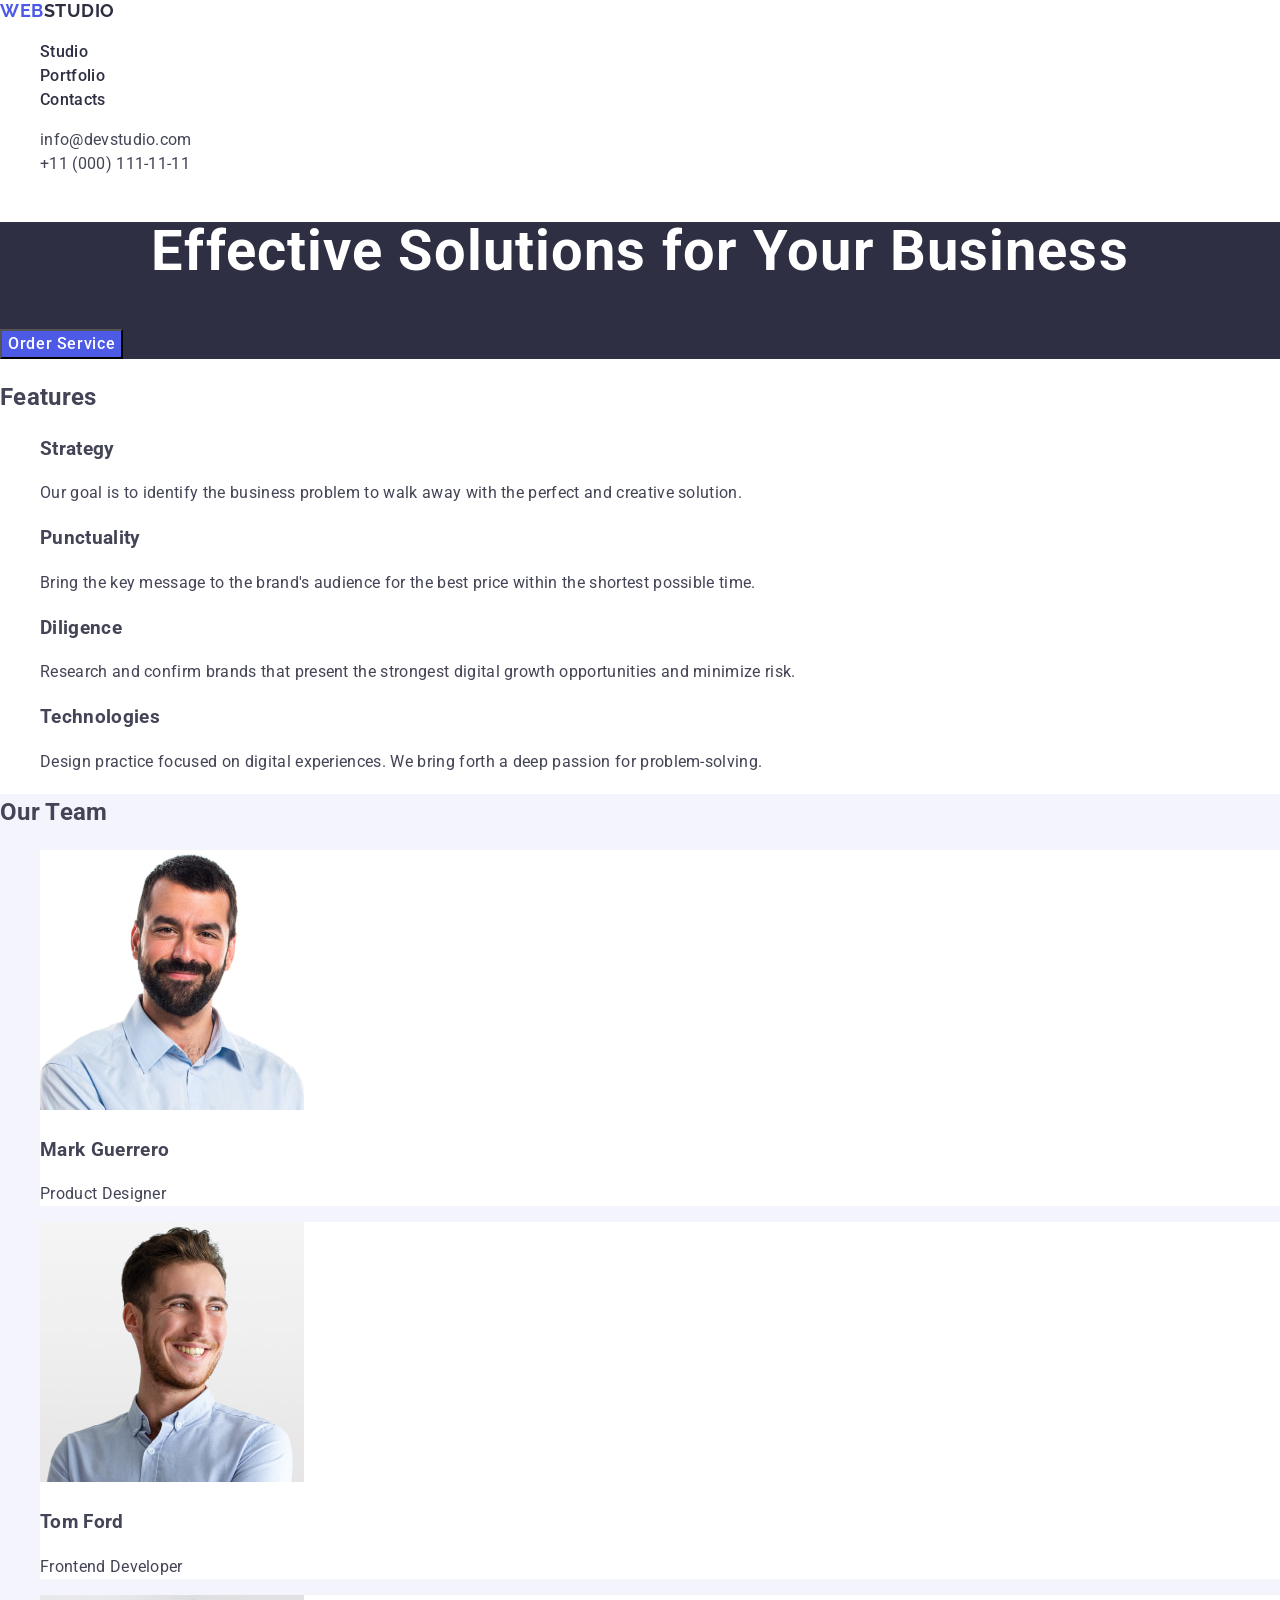
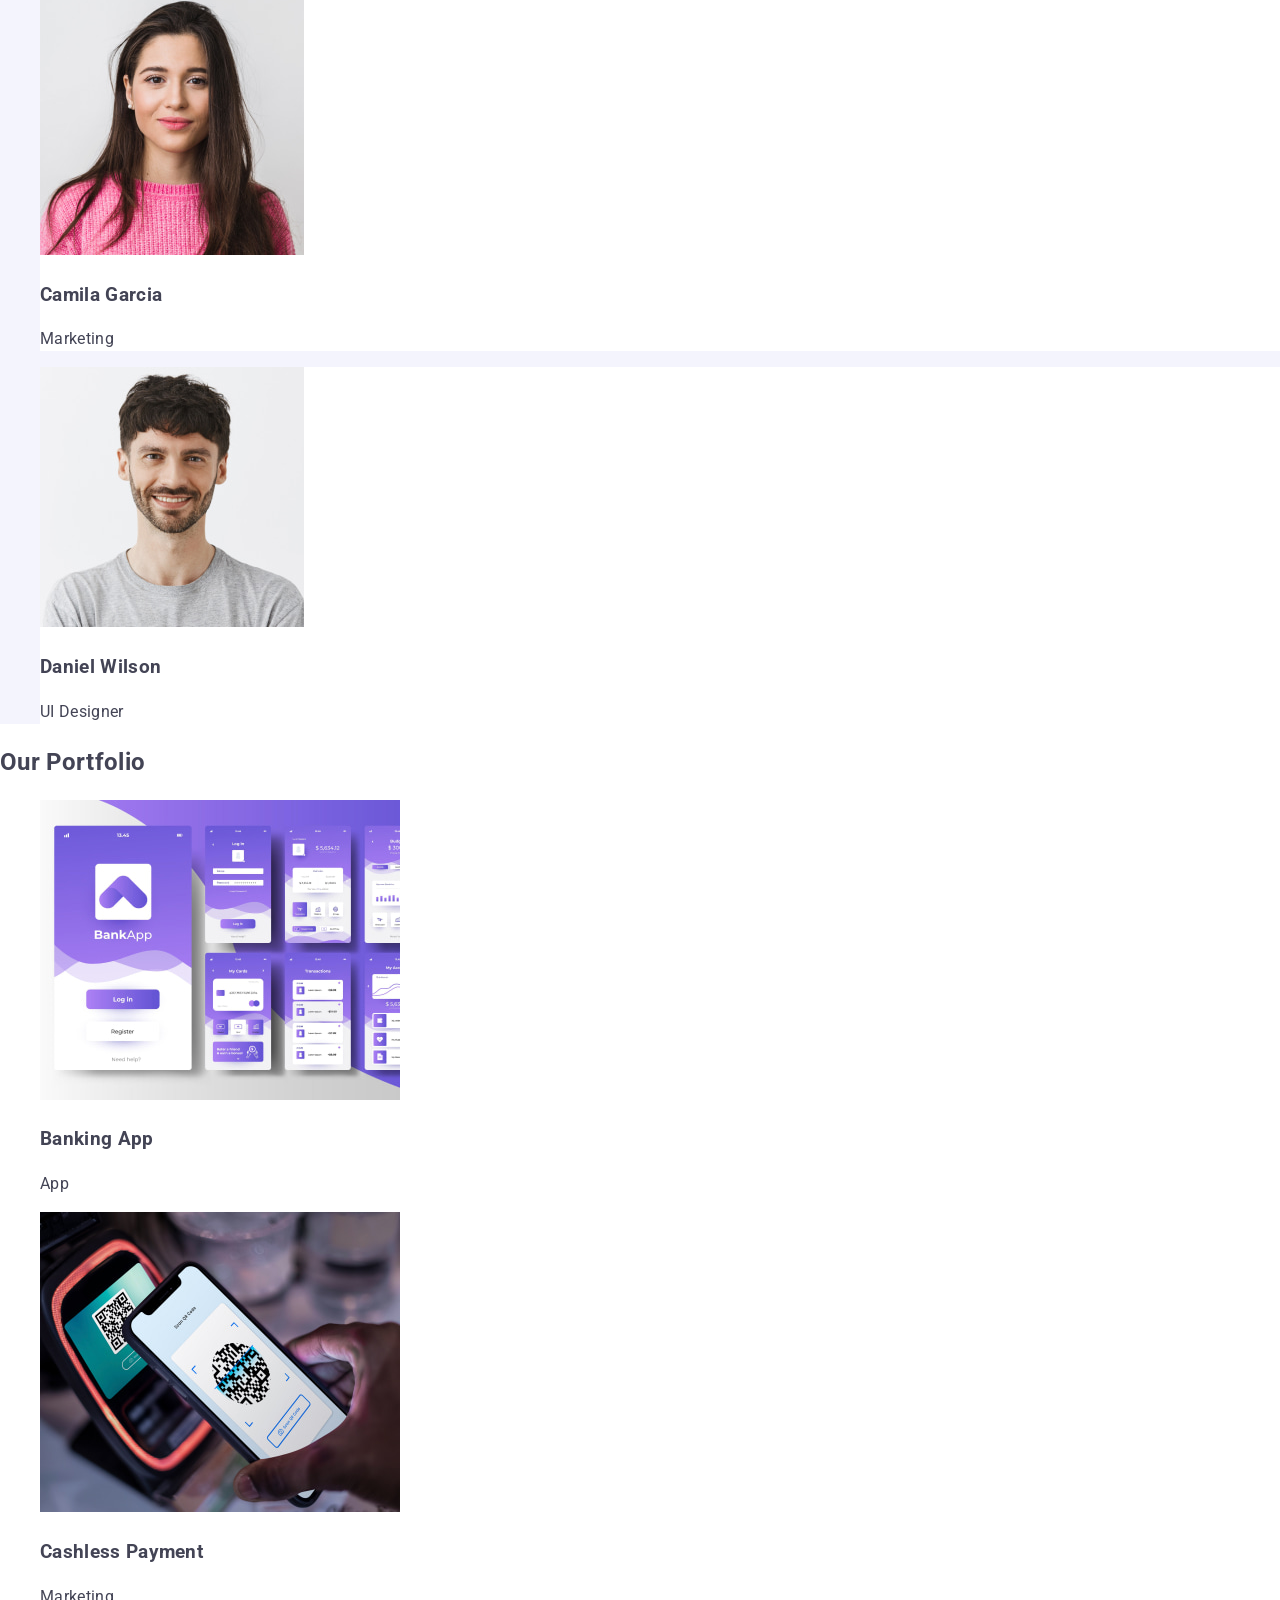
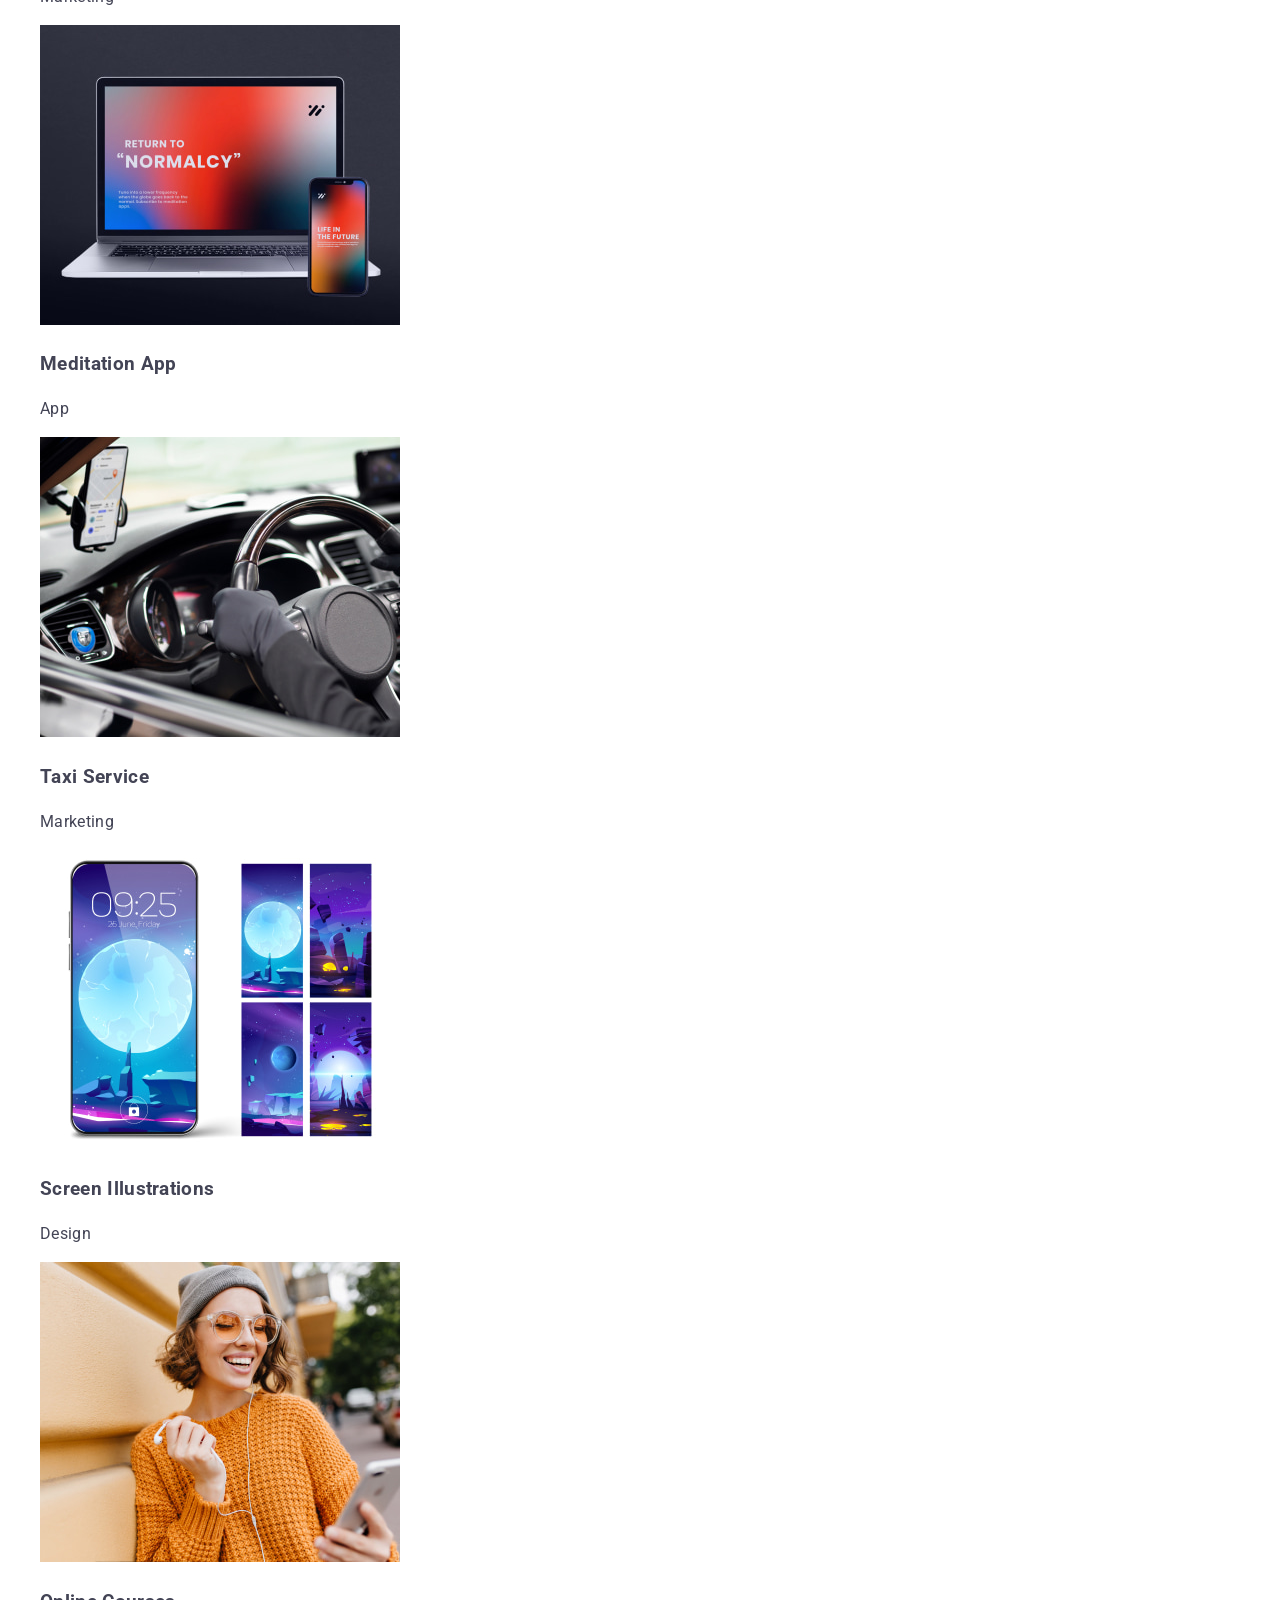
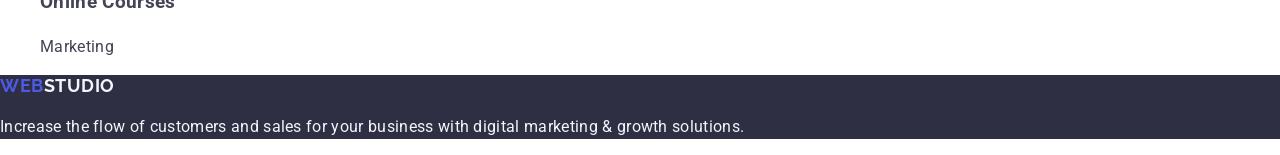
==== commit fd14680e: "Update index.html" ====
--- a/index.html
+++ b/index.html
@@ -22,34 +22,37 @@
 <!-- body -->
 
 <body>
-    <header>
-        <!-- navigation -->
-        <nav>
-            <!-- logo -->
-            <a class="logo" href="./index.html">Web<span class="logo-dark">Studio</span></a>
-            <ul>
-                <li>
-                    <a class="nav-link" href="./index.html">Studio</a>
-                </li>
-                <li>
-                    <a class="nav-link" href="">Portfolio</a>
-                </li>
-                <li>
-                    <a class="nav-link" href="">Contacts</a>
-                </li>
-            </ul>
-        </nav>
-        <!-- contacts information -->
-        <address class="contacts">
-            <ul>
-                <li>
-                    <a class="contact-link" href="mailto:info@devstudio.com">info@devstudio.com</a>
-                </li>
-                <li>
-                    <a class="contact-link" href="tel:+110001111111">+11 (000) 111-11-11</a>
-                </li>
-            </ul>
-        </address>
+    <header class="header">
+        <div class="container">
+            <!-- navigation -->
+            <nav class="nav">
+                <!-- logo -->
+                <a class="logo" href="./index.html">Web<span class="logo-dark">Studio</span></a>
+                <ul class="nav-list">
+                    <li>
+                        <a class="nav-link" href="./index.html">Studio</a>
+                    </li>
+                    <li>
+                        <a class="nav-link" href="">Portfolio</a>
+                    </li>
+                    <li>
+                        <a class="nav-link" href="">Contacts</a>
+                    </li>
+                </ul>
+            </nav>
+            <!-- contacts information -->
+            <address class="contacts">
+                <ul class="contacts-list">
+                    <li>
+                        <a class="contact-link" href="mailto:info@devstudio.com">info@devstudio.com</a>
+                    </li>
+                    <li>
+                        <a class="contact-link" href="tel:+110001111111">+11 (000) 111-11-11</a>
+                    </li>
+                </ul>
+            </address>
+        </div>
+        
 
     </header>
 
@@ -58,131 +61,161 @@
 
         <!-- hero section -->
         <section class="hero">
-            <h1 class="hero-title">Effective Solutions for Your Business</h1>
-            <button class="hero-btn" type="button">Order Service</button>
+            <div class="container">
+                <h1 class="hero-title">Effective Solutions for Your Business</h1>
+                <button class="hero-btn" type="button">Order Service</button>
+            </div>
         </section>
 
         <!-- features section -->
-        <section>
-            <!-- will be styled as visualy hidden -->
-            <h2 class="section-header">Features</h2>
-            <ul>
-                <li>
-                    <h3 class="card-header">Strategy</h3>
-                    <p class="card-paragraf">
-                        Our goal is to identify the business
-                        problem to walk away with the perfect and creative solution.
-                    </p>
-                </li>
-                <li>
-                    <h3 class="card-header">Punctuality</h3>
-                    <p class="card-paragraf">
-                        Bring the key message to the brand's audience for the best price within the shortest possible
-                        time.
-                    </p>
-                </li>
-                <li>
-                    <h3 class="card-header">Diligence</h3>
-                    <p class="card-paragraf">
-                        Research and confirm brands that present the strongest digital growth opportunities and minimize
-                        risk.
-                    </p>
-                </li>
-                <li>
-                    <h3 class="card-header">Technologies</h3>
-                    <p class="card-paragraf">
-                        Design practice focused on digital experiences. We bring forth a deep passion for
-                        problem-solving.
-                    </p>
-                </li>
-            </ul>
+        <section class="section">
+            <div class="container">
+                <h2 class="visually-hidden">Features</h2>
+                <ul class="section-list-flex">
+                    <li>
+                        <h3 class="card-title">Strategy</h3>
+                        <p class="card-paragraf">
+                            Our goal is to identify the business
+                            problem to walk away with the perfect and creative solution.
+                        </p>
+                    </li>
+                    <li>
+                        <h3 class="card-title">Punctuality</h3>
+                        <p class="card-paragraf">
+                            Bring the key message to the brand's audience for the best price within the shortest possible
+                            time.
+                        </p>
+                    </li>
+                    <li>
+                        <h3 class="card-title">Diligence</h3>
+                        <p class="card-paragraf">
+                            Research and confirm brands that present the strongest digital growth opportunities and minimize
+                            risk.
+                        </p>
+                    </li>
+                    <li>
+                        <h3 class="card-title">Technologies</h3>
+                        <p class="card-paragraf">
+                            Design practice focused on digital experiences. We bring forth a deep passion for
+                            problem-solving.
+                        </p>
+                    </li>
+                </ul>
+            </div>
         </section>
 
         <!-- team section -->
-        <section class="team-section">
-            <h2 class="section-header">Our Team</h2>
-            <ul>
-                <li class="team-card">
-                    <img src="./images/team/mark-guerrero.jpg"
-                        alt="an attractive man with a beard is smiling and looking ahead" width="264" height="260" />
-                    <h3 class="card-header">Mark Guerrero</h3>
-                    <p class="card-paragraf">Product Designer</p>
-                </li>
-                <li class="team-card">
-                    <img src="./images/team/tom-ford.jpg" alt="a young man looks away with a wide smile" width="264"
-                        height="260" />
-                    <h3 class="card-header">Tom Ford</h3>
-                    <p class="card-paragraf">Frontend Developer</p>
-                </li>
-                <li class="team-card">
-                    <img src="./images/team/camila-garcia.jpg"
-                        alt="young beautiful woman pink warm sweater natural look smiling portrait isolated long hair"
-                        width="264" height="260" />
-                    <h3 class="card-header">Camila Garcia</h3>
-                    <p class="card-paragraf">Marketing</p>
-                </li>
-                <li class="team-card">
-                    <img src="./images/team/daniel-wilson.jpg" alt="confident handsome guy posing against white wall"
-                        width="264" height="260" />
-                    <h3 class="card-header">Daniel Wilson</h3>
-                    <p class="card-paragraf">UI Designer</p>
-                </li>
-            </ul>
-        </section>
-        <section>
-            <h2 class="section-header">Our Portfolio</h2>
-            <ul>
-                <li>
-                    <img src="./images/portfolio/portfolio-1.jpg"
-                        alt="Banking mobile application mockup in purple and white colors" width="360" height="300" />
-                    <h3 class="card-header">Banking App</h3>
-                    <p class="card-paragraf">App</p>
-                </li>
-                <li>
-                    <img src="./images/portfolio/portfolio-2.jpg" alt="Mobile phone reads qr code for non-cash payment"
-                        width="360" height="300" />
-                    <h3 class="card-header">Cashless Payment</h3>
-                    <p class="card-paragraf">Marketing</p>
-                </li>
-                <li>
-                    <img src="./images/portfolio/portfolio-3.jpg"
-                        alt="The same application on the screen of a laptop and a smartphone on a black background"
-                        width="360" height="300" />
-                    <h3 class="card-header">Meditation App</h3>
-                    <p class="card-paragraf">App</p>
-                </li>
-                <li>
-                    <img src="./images/portfolio/portfolio-4.jpg"
-                        alt="Hands on the steering wheel, black interior GPS navigation applications on the smartphone screen"
-                        width="360" height="300" />
-                    <h3 class="card-header">Taxi Service</h3>
-                    <p class="card-paragraf">Marketing</p>
-                </li>
-                <li>
-                    <img src="./images/portfolio/portfolio-5.jpg"
-                        alt="Screensaver on the smartphone screen and four illustrations of the night moon sky in violet-blue shades"
-                        width="360" height="300" />
-                    <h3 class="card-header">Screen Illustrations</h3>
-                    <p class="card-paragraf">Design</p>
-                </li>
-                <li>
-                    <img src="./images/portfolio/portfolio-6.jpg"
-                        alt="A girl in an orange sweater, glasses and headphones with a smartphone in her hands"
-                        width="360" height="300" />
-                    <h3 class="card-header">Online Courses</h3>
-                    <p class="card-paragraf">Marketing</p>
-                </li>
-            </ul>
+        <section class="section team-section">
+            <div class="container">
+                <h2 class="section-title">Our Team</h2>
+                <ul class="section-list-flex">
+                    <li class="team-card">
+                        <img src="./images/team/mark-guerrero.jpg" alt="an attractive man with a beard is smiling and looking ahead"
+                            width="264" height="260" />
+                        <div class="card-text-wrap">
+                            <h3 class="card-title">Mark Guerrero</h3>
+                            <p class="card-paragraf">Product Designer</p>
+                        </div>
+                    </li>
+                    <li class="team-card">
+                        <img src="./images/team/tom-ford.jpg" alt="a young man looks away with a wide smile" width="264" height="260" />
+                        <div class="card-text-wrap">
+                            <h3 class="card-title">Tom Ford</h3>
+                            <p class="card-paragraf">Frontend Developer</p>
+                        </div>
+                    </li>
+                    <li class="team-card">
+                        <img src="./images/team/camila-garcia.jpg"
+                            alt="young beautiful woman pink warm sweater natural look smiling portrait isolated long hair" width="264"
+                            height="260" />
+                        <div class="card-text-wrap">
+                            <h3 class="card-title">Camila Garcia</h3>
+                            <p class="card-paragraf">Marketing</p>
+                        </div>
+                    </li>
+                    <li class="team-card">
+                        <img src="./images/team/daniel-wilson.jpg" alt="confident handsome guy posing against white wall" width="264"
+                            height="260" />
+                        <div class="card-text-wrap">
+                            <h3 class="card-title">Daniel Wilson</h3>
+                            <p class="card-paragraf">UI Designer</p>
+                        </div>
+                    </li>
+                </ul>
+            </div>
+        </section>
+        <section class="section portfolio-section">
+            <div class="container">
+                <h2 class="section-title">Our Portfolio</h2>
+                <ul class="section-list-flex">
+                    <li>
+                        <img src="./images/portfolio/portfolio-1.jpg" alt="Banking mobile application mockup in purple and white colors"
+                            width="360" height="300" />
+                        <div class="card-text-wrap">
+                            <h3 class="card-title">Banking App</h3>
+                            <p class="card-paragraf">App</p>
+                        </div>
+                    </li>
+                    <li>
+                        <img src="./images/portfolio/portfolio-2.jpg" alt="Mobile phone reads qr code for non-cash payment" width="360"
+                            height="300" />
+                        <div class="card-text-wrap">
+                            <h3 class="card-title">Cashless Payment</h3>
+                            <p class="card-paragraf">Marketing</p>
+                        </div>
+                    </li>
+                    <li>
+                        <img src="./images/portfolio/portfolio-3.jpg"
+                            alt="The same application on the screen of a laptop and a smartphone on a black background" width="360"
+                            height="300" />
+                        <div class="card-text-wrap">
+                            <h3 class="card-title">Meditation App</h3>
+                            <p class="card-paragraf">App</p>
+                        </div>
+                    </li>
+                    <li>
+                        <img src="./images/portfolio/portfolio-4.jpg"
+                            alt="Hands on the steering wheel, black interior GPS navigation applications on the smartphone screen"
+                            width="360" height="300" />
+                        <div class="card-text-wrap">
+                            <h3 class="card-title">Taxi Service</h3>
+                            <p class="card-paragraf">Marketing</p>
+                        </div>
+                    </li>
+                    <li>
+                        <img src="./images/portfolio/portfolio-5.jpg"
+                            alt="Screensaver on the smartphone screen and four illustrations of the night moon sky in violet-blue shades"
+                            width="360" height="300" />
+                        <div class="card-text-wrap">
+                            <h3 class="card-title">Screen Illustrations</h3>
+                            <p class="card-paragraf">Design</p>
+                        </div>
+                    </li>
+                    <li>
+                        <img src="./images/portfolio/portfolio-6.jpg"
+                            alt="A girl in an orange sweater, glasses and headphones with a smartphone in her hands" width="360"
+                            height="300" />
+                        <div class="card-text-wrap">
+                            <h3 class="card-title">Online Courses</h3>
+                            <p class="card-paragraf">Marketing</p>
+                        </div>
+                    </li>
+                </ul>
+            </div>
         </section>
     </main>
 
     <!-- footer -->
     <footer class="footer">
-        <!-- logo -->
-        <a class="logo" href="./index.html">Web<span class="logo-light">Studio</span></a>
-        <p class="footer-text">
-            Increase the flow of customers and sales for your business with digital marketing & growth solutions.
-        </p>
+        <div class="container">
+            <!-- logo -->
+            <div class="footer-logo-block">
+                <a class="logo" href="./index.html">Web<span class="logo-light">Studio</span></a>
+                <p class="footer-text">
+                    Increase the flow of customers and sales for your business with digital marketing & growth solutions.
+                </p>
+            </div>
+        </div>
     </footer>
 </body>
 
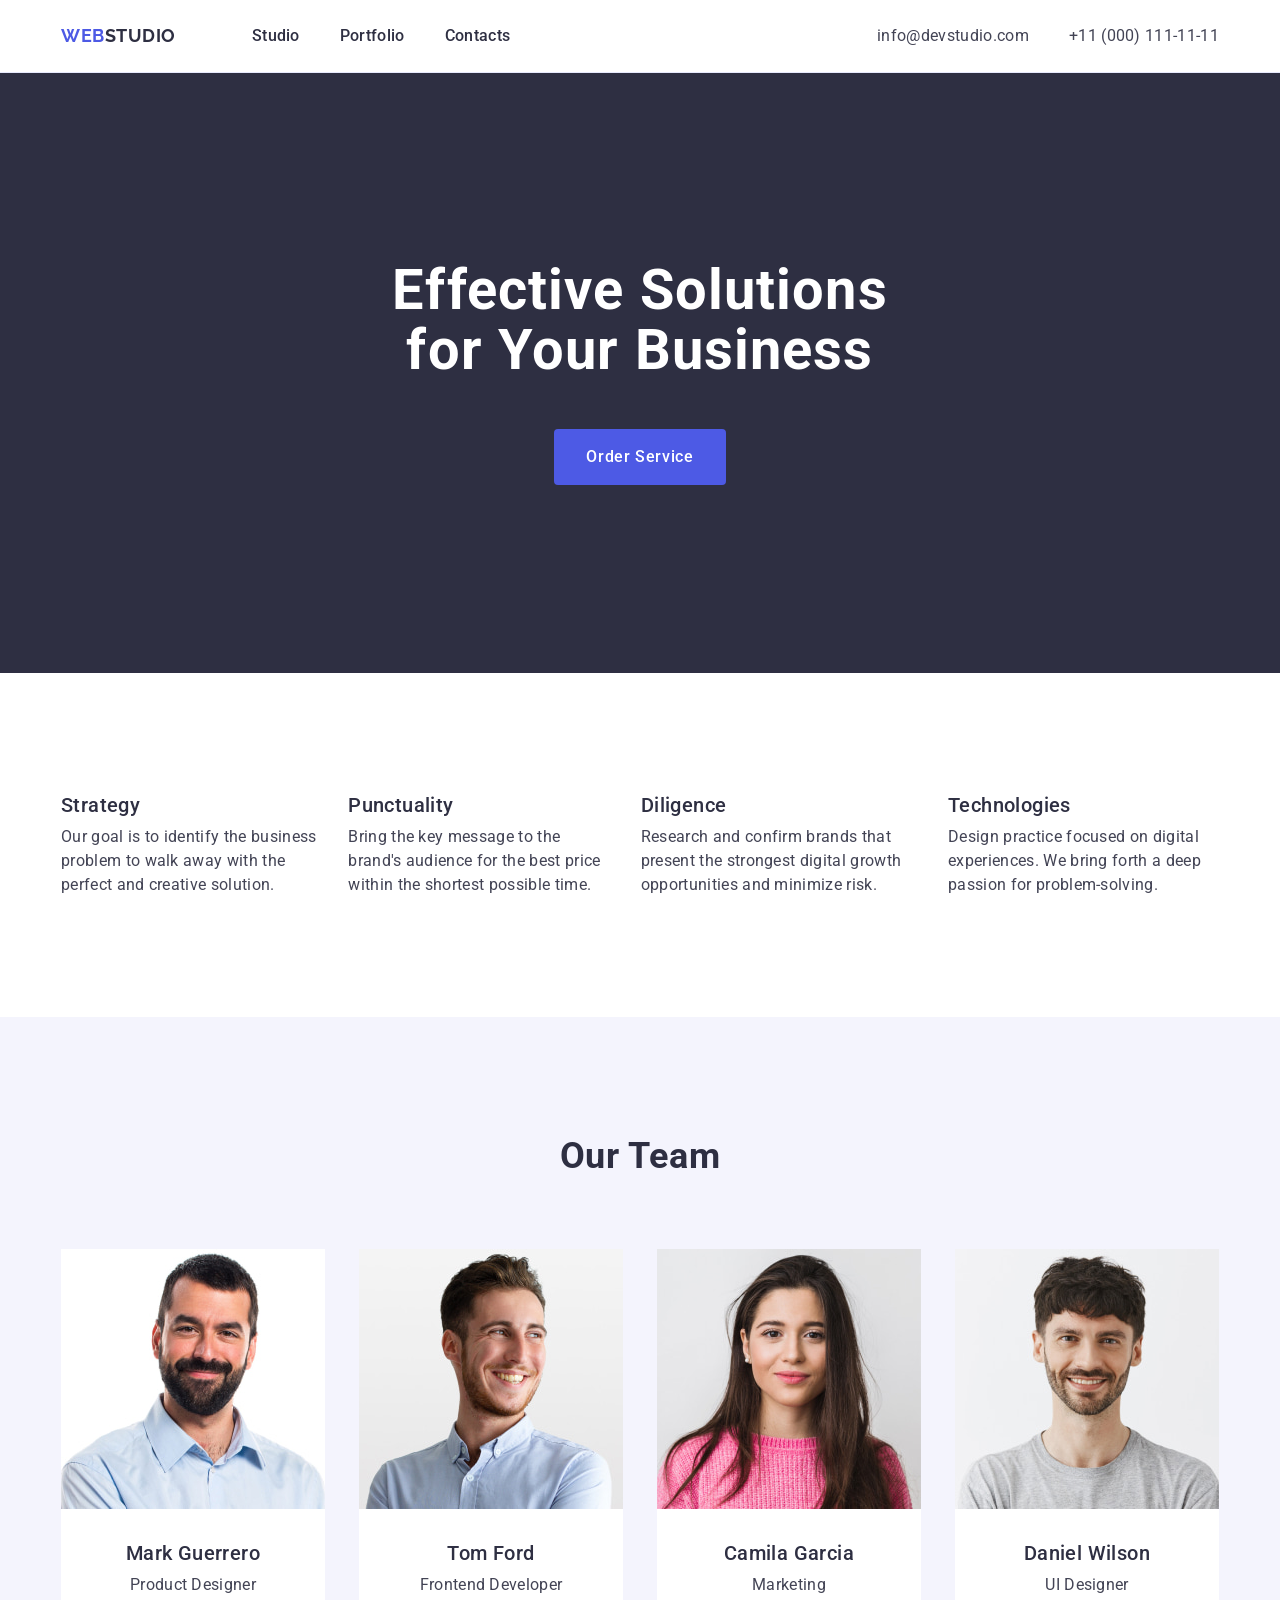
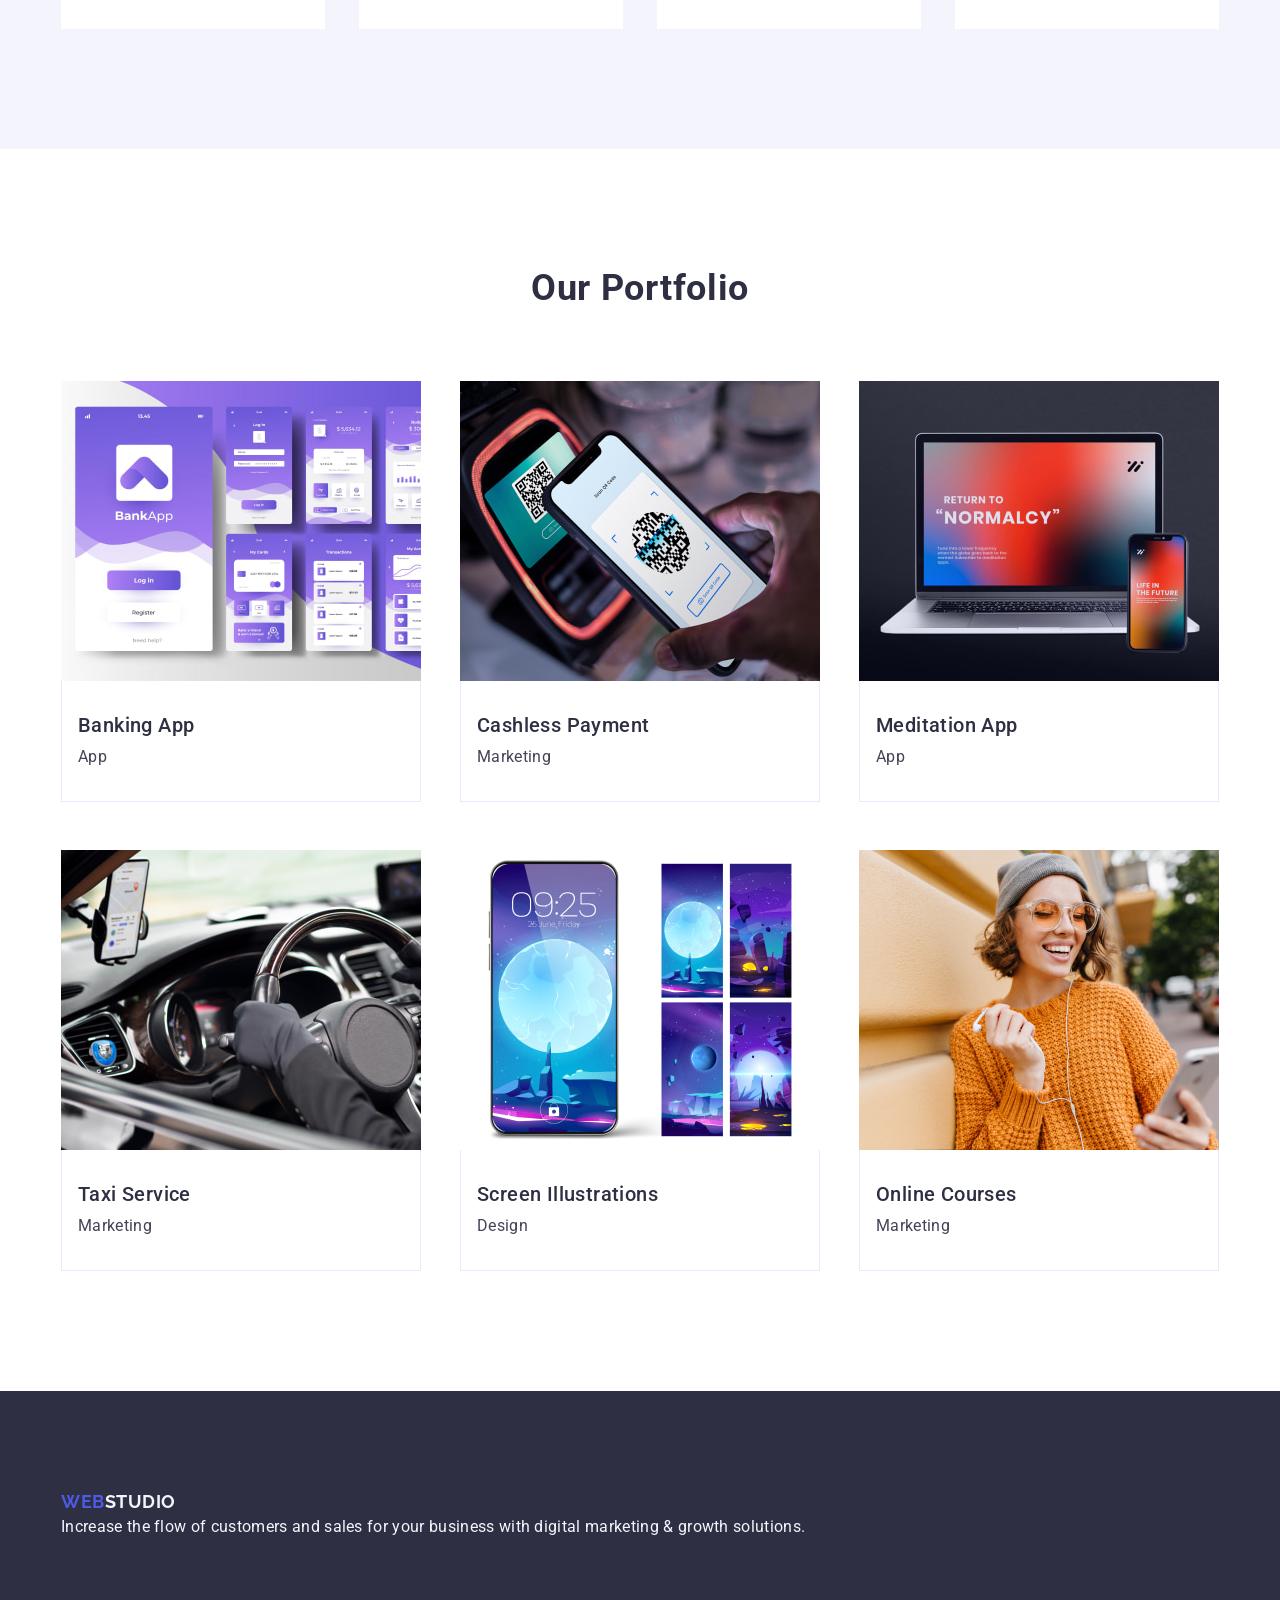
==== commit ccba06aa: "Update index.html" ====
--- a/index.html
+++ b/index.html
@@ -72,28 +72,28 @@
             <div class="container">
                 <h2 class="visually-hidden">Features</h2>
                 <ul class="section-list-flex">
-                    <li>
+                    <li class="card-width-if-three">
                         <h3 class="card-title">Strategy</h3>
                         <p class="card-paragraf">
                             Our goal is to identify the business
                             problem to walk away with the perfect and creative solution.
                         </p>
                     </li>
-                    <li>
+                    <li class="card-width-if-three">
                         <h3 class="card-title">Punctuality</h3>
                         <p class="card-paragraf">
                             Bring the key message to the brand's audience for the best price within the shortest possible
                             time.
                         </p>
                     </li>
-                    <li>
+                    <li class="card-width-if-three">
                         <h3 class="card-title">Diligence</h3>
                         <p class="card-paragraf">
                             Research and confirm brands that present the strongest digital growth opportunities and minimize
                             risk.
                         </p>
                     </li>
-                    <li>
+                    <li class="card-width-if-three">
                         <h3 class="card-title">Technologies</h3>
                         <p class="card-paragraf">
                             Design practice focused on digital experiences. We bring forth a deep passion for
@@ -109,7 +109,7 @@
             <div class="container">
                 <h2 class="section-title">Our Team</h2>
                 <ul class="section-list-flex">
-                    <li class="team-card">
+                    <li class="team-card card-width-if-three">
                         <img src="./images/team/mark-guerrero.jpg" alt="an attractive man with a beard is smiling and looking ahead"
                             width="264" height="260" />
                         <div class="card-text-wrap">
@@ -117,14 +117,14 @@
                             <p class="card-paragraf">Product Designer</p>
                         </div>
                     </li>
-                    <li class="team-card">
+                    <li class="team-card card-width-if-three">
                         <img src="./images/team/tom-ford.jpg" alt="a young man looks away with a wide smile" width="264" height="260" />
                         <div class="card-text-wrap">
                             <h3 class="card-title">Tom Ford</h3>
                             <p class="card-paragraf">Frontend Developer</p>
                         </div>
                     </li>
-                    <li class="team-card">
+                    <li class="team-card card-width-if-three">
                         <img src="./images/team/camila-garcia.jpg"
                             alt="young beautiful woman pink warm sweater natural look smiling portrait isolated long hair" width="264"
                             height="260" />
@@ -133,7 +133,7 @@
                             <p class="card-paragraf">Marketing</p>
                         </div>
                     </li>
-                    <li class="team-card">
+                    <li class="team-card card-width-if-three">
                         <img src="./images/team/daniel-wilson.jpg" alt="confident handsome guy posing against white wall" width="264"
                             height="260" />
                         <div class="card-text-wrap">
@@ -209,12 +209,10 @@
     <footer class="footer">
         <div class="container">
             <!-- logo -->
-            <div class="footer-logo-block">
-                <a class="logo" href="./index.html">Web<span class="logo-light">Studio</span></a>
-                <p class="footer-text">
-                    Increase the flow of customers and sales for your business with digital marketing & growth solutions.
-                </p>
-            </div>
+            <a class="logo" href="./index.html">Web<span class="logo-light">Studio</span></a>
+            <p class="footer-text">
+                Increase the flow of customers and sales for your business with digital marketing & growth solutions.
+            </p>
         </div>
     </footer>
 </body>
--- a/css/styles.css
+++ b/css/styles.css
@@ -20,14 +20,99 @@
     line-height: 1.5;
     letter-spacing: 0.02em;
 }
+h1,
+h2,
+h3,
+h4,
+h5,
+h6,
+p {
+    margin: 0;
+}
+
+img {
+    display: block;
+    max-width: 100%;
+    height: auto;
+}
+
+.visually-hidden {
+    position: absolute;
+    width: 1px;
+    height: 1px;
+    margin: -1px;
+    border: 0;
+    padding: 0;
+    white-space: nowrap;
+    clip-path: inset(100%);
+    clip: rect(0 0 0 0);
+    overflow: hidden;
+}
 
 ul,
 ol {
     list-style-type: none;
+    padding: 0;
+    margin: 0;
 }
 
 a {
     text-decoration: none;
+    color: inherit;
+}
+
+
+/*** common styles ***/
+
+/* container */
+.container {
+    width: 1158px;
+
+    margin-left: auto;
+    margin-right: auto;
+}
+
+/* section */
+.section {
+    padding-top: 120px;
+    padding-bottom: 120px;
+}
+
+/* section header h2 */
+.section-title {
+    font-weight: 700;
+    font-size: 36px;
+    line-height: 1.11;
+    text-align: center;
+    text-transform: capitalize;
+    color: var(--brand-color-dark);
+    letter-spacing: 0.02em;
+    margin-bottom: 72px;
+}
+
+/* flexbox for section */
+.section-list-flex {
+    display: flex;
+    justify-content: space-between;
+    column-gap: 24px;
+}
+
+/* card anotation wrap */
+.card-text-wrap {
+    padding-top: 32px;
+    padding-bottom: 32px;
+    padding-left: 16px;
+    padding-right: 16px;
+}
+
+/* card header h3 */
+.card-title {
+    font-weight: 500;
+    font-size: 20px;
+    line-height: 1.2;
+    color: var(--brand-color-dark);
+    letter-spacing: 0.02em;
+    margin-bottom: 8px;
 }
 
 /* logo */
@@ -51,11 +136,38 @@
     color: var(--brand-color-grey);
 }
 
+
 /*** header ***/
+.header {
+    border-bottom: 1px solid var(--line-color);
+}
+.header .container {
+    display: flex;
+    align-items: center;
+    justify-content: space-between;
+}
+.header .logo {
+    padding-top: 24px;
+    padding-bottom: 24px;
+}
+
 /* navigation */
+.nav {
+    display: flex;
+    align-items: center;
+    gap: 76px;
+}
+.nav-list {
+    display: flex;
+    align-items: center;
+    gap: 40px;
+}
 .nav-link {
+    display: block;
     color: var(--brand-color-dark);
     font-weight: 500;
+    padding-top: 24px;
+    padding-bottom: 24px;
 }
 .nav-link:hover,
 .nav-link:focus {
@@ -66,17 +178,29 @@
 .contacts {
     font-style: normal;
 }
+.contacts-list {
+    display: flex;
+    align-items: center;
+    gap: 40px;
+}
 .contact-link {
+    display: block;
     color: inherit;
+    padding-top: 24px;
+    padding-bottom: 24px;
 }
 .contact-link:hover,
 .contact-link:focus {
     color: var(--pressed-state-color);
 }
 
+
 /*** hero section ***/
 .hero {
     background-color: var(--brand-color-dark);
+}
+.hero .container {
+    padding: 188px 321px;
 }
 .hero-title {
     color: var(--brand-color-white);
@@ -85,51 +209,65 @@
     line-height: 1.07;
     text-align: center;
     letter-spacing: 0.02em;
+    margin-bottom: 48px;
 }
 .hero-btn {
+    display: block;
     background-color: var(--brand-color-accent);
     color: var(--brand-color-white);
     font-weight: 500;
     letter-spacing: 0.04em;
     cursor: pointer;
     line-height: inherit;
+    padding: 16px 32px;
+    border: none;
+    border-radius: 4px;
+    margin: 0 auto;
 }
 .hero-btn:hover,
 .hero-btn:focus {
     background-color: var(--pressed-state-color);
 }
 
-/* section header h2 */
-.section-header {
-    font-weight: 700;
-    font-size: 36px;
-    line-height: 1.11;
-    text-align: center;
-    text-transform: capitalize;
-    color: var(--brand-color-dark);
-    letter-spacing: 0.02em;
-}
-
-/* card header h3 */
-.card-header {
-    font-weight: 500;
-    font-size: 20px;
-    line-height: 1.2;
-    color: var(--brand-color-dark);
-    letter-spacing: 0.02em;
-}
-/* .card-paragraf {
-} */
-
+
+/*** features section ***/
+
+
+/*** team section ***/
 .team-section {
     background-color: var(--brand-color-grey);
 }
 .team-card {
     background-color: var(--brand-color-white);
 }
-
+.team-card .card-text-wrap {
+    text-align: center;
+}
+
+
+/*** portfolio section ***/
+.portfolio-section .section-list-flex {
+    flex-wrap: wrap;
+    row-gap: 48px;
+}
+.portfolio-section .card-text-wrap {
+    border-bottom: 1px solid var(--line-color);
+    border-left: 1px solid var(--line-color);
+    border-right: 1px solid var(--line-color);
+}
+
+/*** footer ***/
 .footer {
     background-color: var(--brand-color-dark);
+    padding-top: 100px;
+    padding-bottom: 100px;
+}
+.footer-logo-block {
+    width: 264px;
+}
+.footer-logo-block .logo {
+    display: block;
+    margin-bottom: 16px;
 }
 .footer-text {
     color: var(--brand-color-grey)
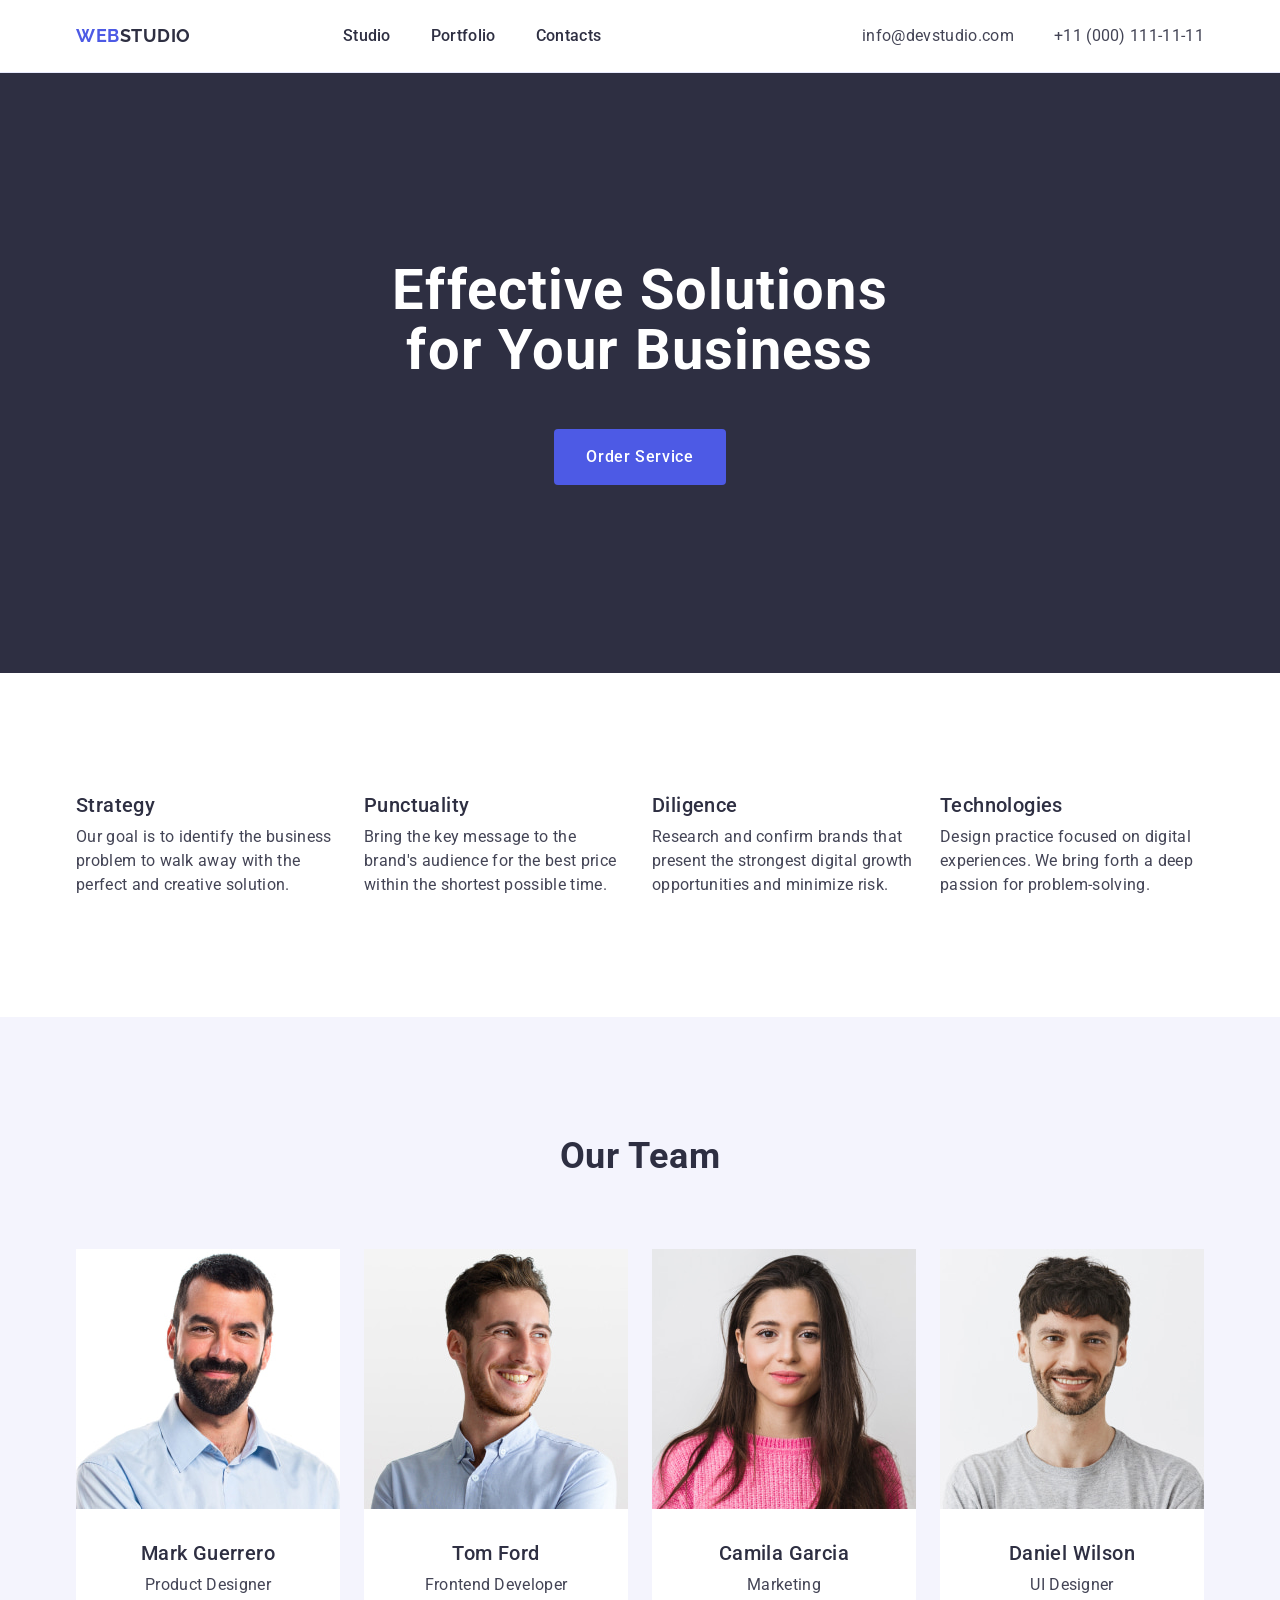
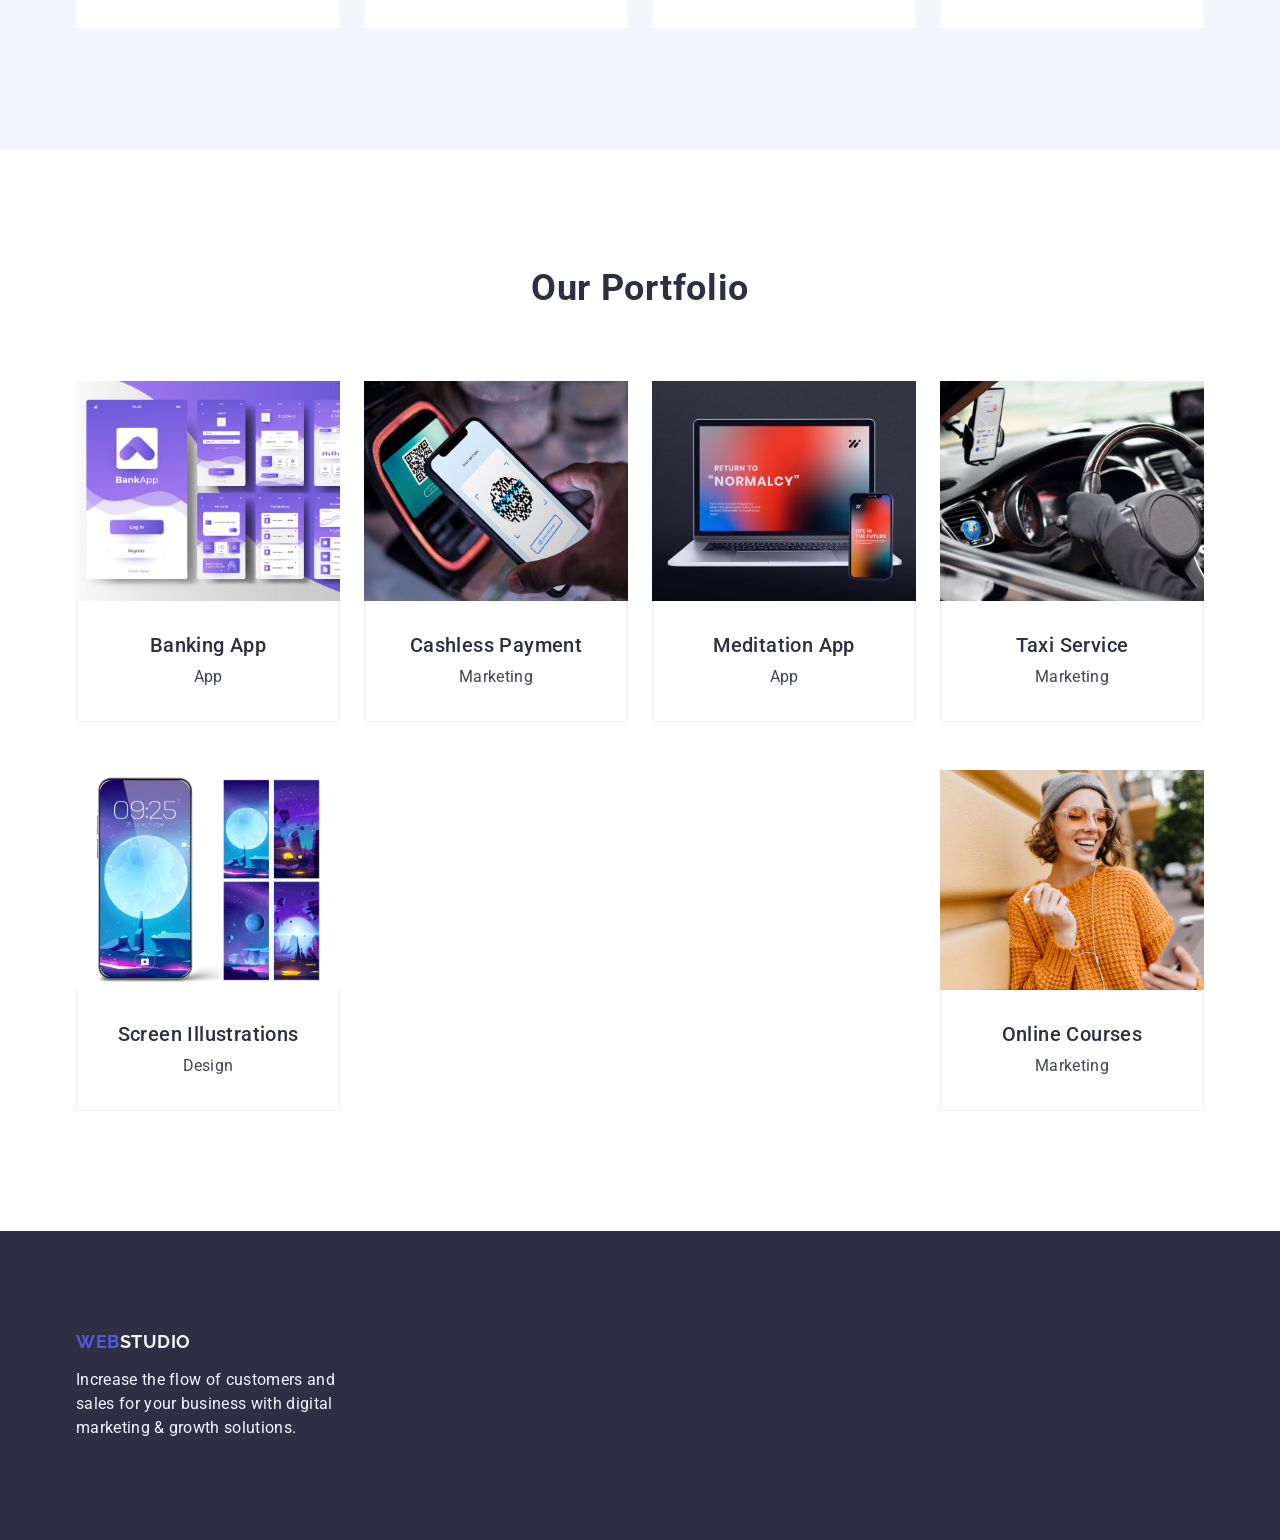
==== commit a806d842: "Update index.html" ====
--- a/index.html
+++ b/index.html
@@ -72,28 +72,28 @@
             <div class="container">
                 <h2 class="visually-hidden">Features</h2>
                 <ul class="section-list-flex">
-                    <li class="card-width-if-three">
+                    <li class="card-width-if-four">
                         <h3 class="card-title">Strategy</h3>
                         <p class="card-paragraf">
                             Our goal is to identify the business
                             problem to walk away with the perfect and creative solution.
                         </p>
                     </li>
-                    <li class="card-width-if-three">
+                    <li class="card-width-if-four">
                         <h3 class="card-title">Punctuality</h3>
                         <p class="card-paragraf">
                             Bring the key message to the brand's audience for the best price within the shortest possible
                             time.
                         </p>
                     </li>
-                    <li class="card-width-if-three">
+                    <li class="card-width-if-four">
                         <h3 class="card-title">Diligence</h3>
                         <p class="card-paragraf">
                             Research and confirm brands that present the strongest digital growth opportunities and minimize
                             risk.
                         </p>
                     </li>
-                    <li class="card-width-if-three">
+                    <li class="card-width-if-four">
                         <h3 class="card-title">Technologies</h3>
                         <p class="card-paragraf">
                             Design practice focused on digital experiences. We bring forth a deep passion for
@@ -109,7 +109,7 @@
             <div class="container">
                 <h2 class="section-title">Our Team</h2>
                 <ul class="section-list-flex">
-                    <li class="team-card card-width-if-three">
+                    <li class="team-card card-width-if-four">
                         <img src="./images/team/mark-guerrero.jpg" alt="an attractive man with a beard is smiling and looking ahead"
                             width="264" height="260" />
                         <div class="card-text-wrap">
@@ -117,14 +117,14 @@
                             <p class="card-paragraf">Product Designer</p>
                         </div>
                     </li>
-                    <li class="team-card card-width-if-three">
+                    <li class="team-card card-width-if-four">
                         <img src="./images/team/tom-ford.jpg" alt="a young man looks away with a wide smile" width="264" height="260" />
                         <div class="card-text-wrap">
                             <h3 class="card-title">Tom Ford</h3>
                             <p class="card-paragraf">Frontend Developer</p>
                         </div>
                     </li>
-                    <li class="team-card card-width-if-three">
+                    <li class="team-card card-width-if-four">
                         <img src="./images/team/camila-garcia.jpg"
                             alt="young beautiful woman pink warm sweater natural look smiling portrait isolated long hair" width="264"
                             height="260" />
@@ -133,7 +133,7 @@
                             <p class="card-paragraf">Marketing</p>
                         </div>
                     </li>
-                    <li class="team-card card-width-if-three">
+                    <li class="team-card card-width-if-four">
                         <img src="./images/team/daniel-wilson.jpg" alt="confident handsome guy posing against white wall" width="264"
                             height="260" />
                         <div class="card-text-wrap">
@@ -148,7 +148,7 @@
             <div class="container">
                 <h2 class="section-title">Our Portfolio</h2>
                 <ul class="section-list-flex">
-                    <li>
+                    <li class="team-card card-width-if-three">
                         <img src="./images/portfolio/portfolio-1.jpg" alt="Banking mobile application mockup in purple and white colors"
                             width="360" height="300" />
                         <div class="card-text-wrap">
@@ -156,7 +156,7 @@
                             <p class="card-paragraf">App</p>
                         </div>
                     </li>
-                    <li>
+                    <li class="team-card card-width-if-three">
                         <img src="./images/portfolio/portfolio-2.jpg" alt="Mobile phone reads qr code for non-cash payment" width="360"
                             height="300" />
                         <div class="card-text-wrap">
@@ -164,7 +164,7 @@
                             <p class="card-paragraf">Marketing</p>
                         </div>
                     </li>
-                    <li>
+                    <li class="team-card card-width-if-three">
                         <img src="./images/portfolio/portfolio-3.jpg"
                             alt="The same application on the screen of a laptop and a smartphone on a black background" width="360"
                             height="300" />
@@ -173,7 +173,7 @@
                             <p class="card-paragraf">App</p>
                         </div>
                     </li>
-                    <li>
+                    <li class="team-card card-width-if-three">
                         <img src="./images/portfolio/portfolio-4.jpg"
                             alt="Hands on the steering wheel, black interior GPS navigation applications on the smartphone screen"
                             width="360" height="300" />
@@ -182,7 +182,7 @@
                             <p class="card-paragraf">Marketing</p>
                         </div>
                     </li>
-                    <li>
+                    <li class="team-card card-width-if-three">
                         <img src="./images/portfolio/portfolio-5.jpg"
                             alt="Screensaver on the smartphone screen and four illustrations of the night moon sky in violet-blue shades"
                             width="360" height="300" />
@@ -191,7 +191,7 @@
                             <p class="card-paragraf">Design</p>
                         </div>
                     </li>
-                    <li>
+                    <li class="team-card card-width-if-three">
                         <img src="./images/portfolio/portfolio-6.jpg"
                             alt="A girl in an orange sweater, glasses and headphones with a smartphone in her hands" width="360"
                             height="300" />
--- a/css/styles.css
+++ b/css/styles.css
@@ -68,14 +68,13 @@
 .container {
     width: 1158px;
 
-    margin-left: auto;
-    margin-right: auto;
+    margin: 0 auto;
+    padding: 0 15px;
 }
 
 /* section */
 .section {
-    padding-top: 120px;
-    padding-bottom: 120px;
+    padding: 120px 0;
 }
 
 /* section header h2 */
@@ -94,17 +93,19 @@
 .section-list-flex {
     display: flex;
     justify-content: space-between;
-    column-gap: 24px;
+    gap: 24px;
 }
 
 /* card anotation wrap */
 .card-text-wrap {
-    padding-top: 32px;
-    padding-bottom: 32px;
-    padding-left: 16px;
-    padding-right: 16px;
-}
-
+    padding: 32px 0;
+}
+.card-width-if-three {
+    width: calc((100% - 3 * 24px) / 4);
+}
+.card-width-if-four {
+    width: calc((100% - 2 * 24px) / 3);
+}
 /* card header h3 */
 .card-title {
     font-weight: 500;
@@ -147,8 +148,8 @@
     justify-content: space-between;
 }
 .header .logo {
-    padding-top: 24px;
-    padding-bottom: 24px;
+    padding: 24px 0;
+    margin-right: 76px;
 }
 
 /* navigation */
@@ -166,8 +167,7 @@
     display: block;
     color: var(--brand-color-dark);
     font-weight: 500;
-    padding-top: 24px;
-    padding-bottom: 24px;
+    padding: 24px 0;
 }
 .nav-link:hover,
 .nav-link:focus {
@@ -186,8 +186,7 @@
 .contact-link {
     display: block;
     color: inherit;
-    padding-top: 24px;
-    padding-bottom: 24px;
+    padding: 24px 0;
 }
 .contact-link:hover,
 .contact-link:focus {
@@ -198,10 +197,9 @@
 /*** hero section ***/
 .hero {
     background-color: var(--brand-color-dark);
-}
-.hero .container {
-    padding: 188px 321px;
-}
+    padding: 188px 0;
+}
+
 .hero-title {
     color: var(--brand-color-white);
     font-weight: 700;
@@ -209,7 +207,8 @@
     line-height: 1.07;
     text-align: center;
     letter-spacing: 0.02em;
-    margin-bottom: 48px;
+    max-width: 496px;
+    margin: 0 auto 48px auto;
 }
 .hero-btn {
     display: block;
@@ -219,6 +218,8 @@
     letter-spacing: 0.04em;
     cursor: pointer;
     line-height: inherit;
+    min-width: 169px;
+    height: 56px;
     padding: 16px 32px;
     border: none;
     border-radius: 4px;
@@ -239,6 +240,7 @@
 }
 .team-card {
     background-color: var(--brand-color-white);
+    border-radius: 0px 0px 4px 4px;
 }
 .team-card .card-text-wrap {
     text-align: center;
@@ -254,6 +256,7 @@
     border-bottom: 1px solid var(--line-color);
     border-left: 1px solid var(--line-color);
     border-right: 1px solid var(--line-color);
+    padding: 32px 16px;
 }
 
 /*** footer ***/
@@ -262,13 +265,11 @@
     padding-top: 100px;
     padding-bottom: 100px;
 }
-.footer-logo-block {
-    width: 264px;
-}
-.footer-logo-block .logo {
+.footer .logo {
     display: block;
     margin-bottom: 16px;
 }
 .footer-text {
+    max-width: 264px;
     color: var(--brand-color-grey)
 }
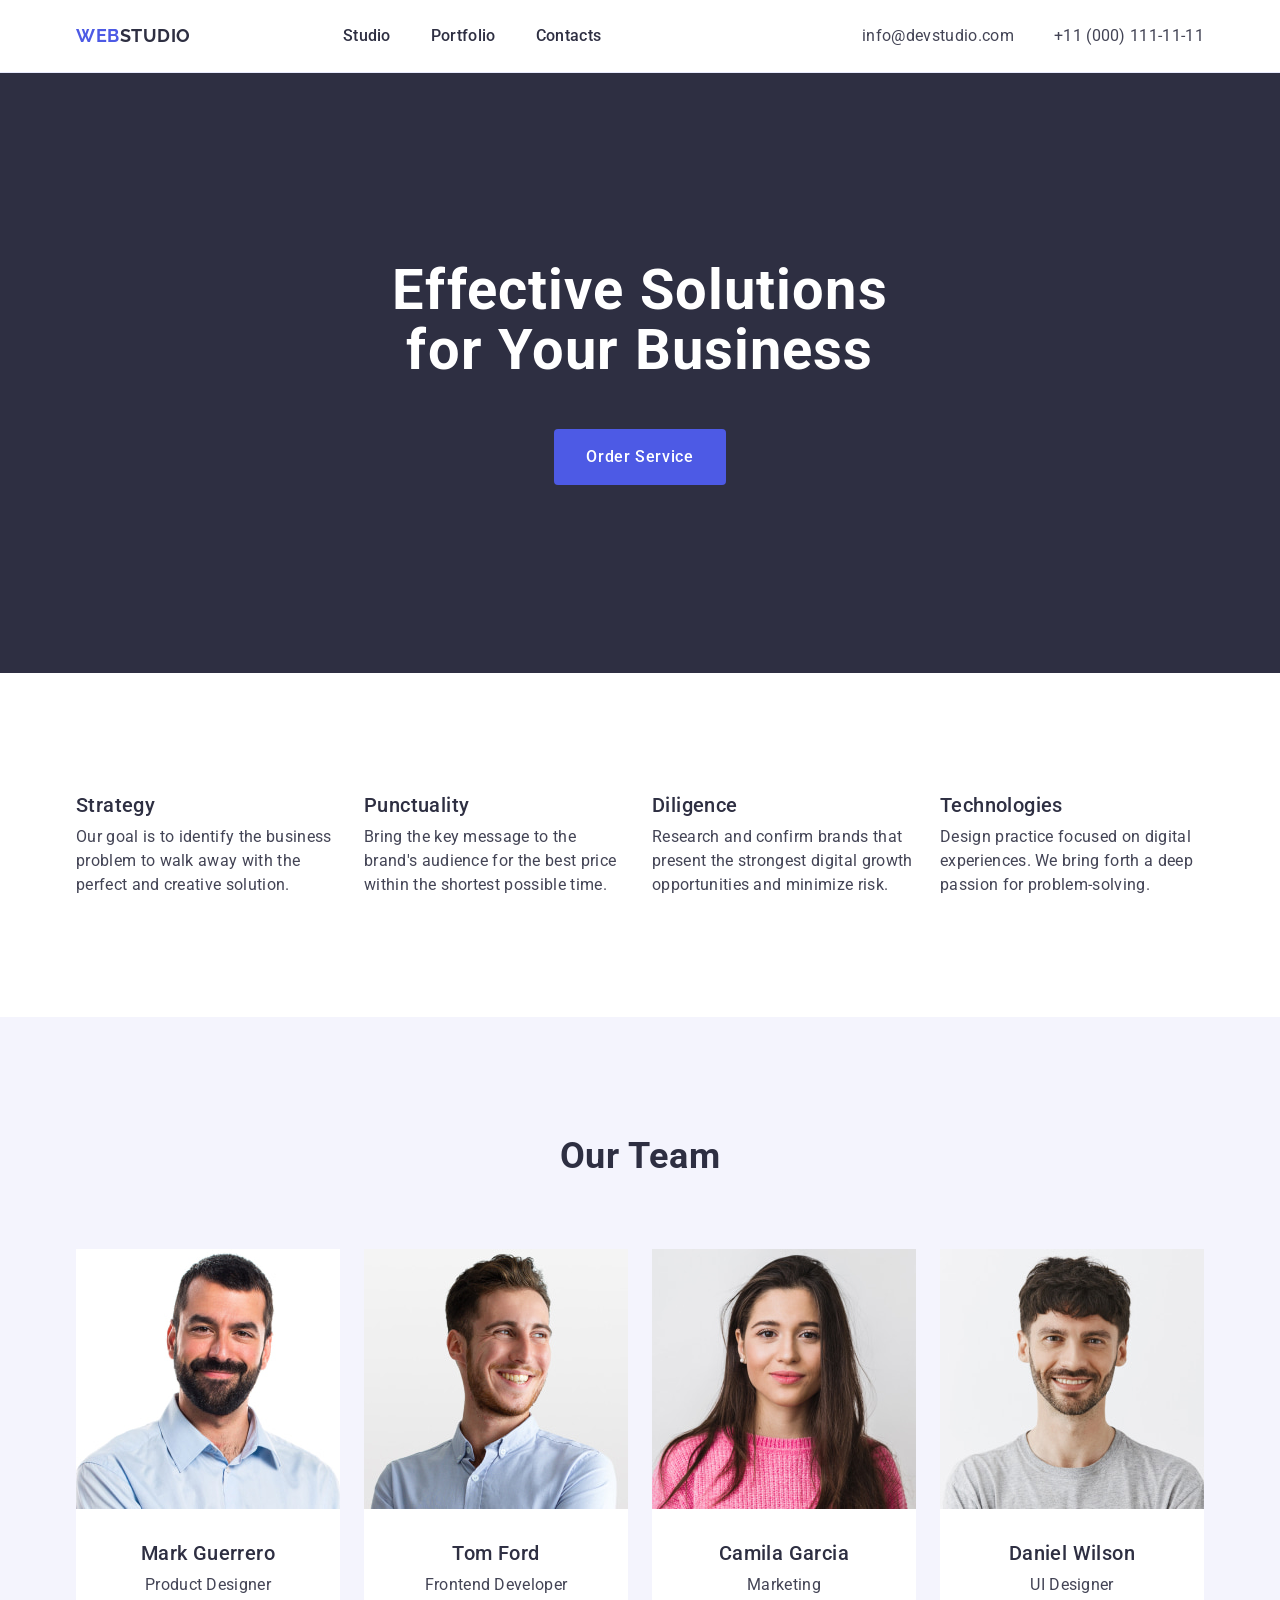
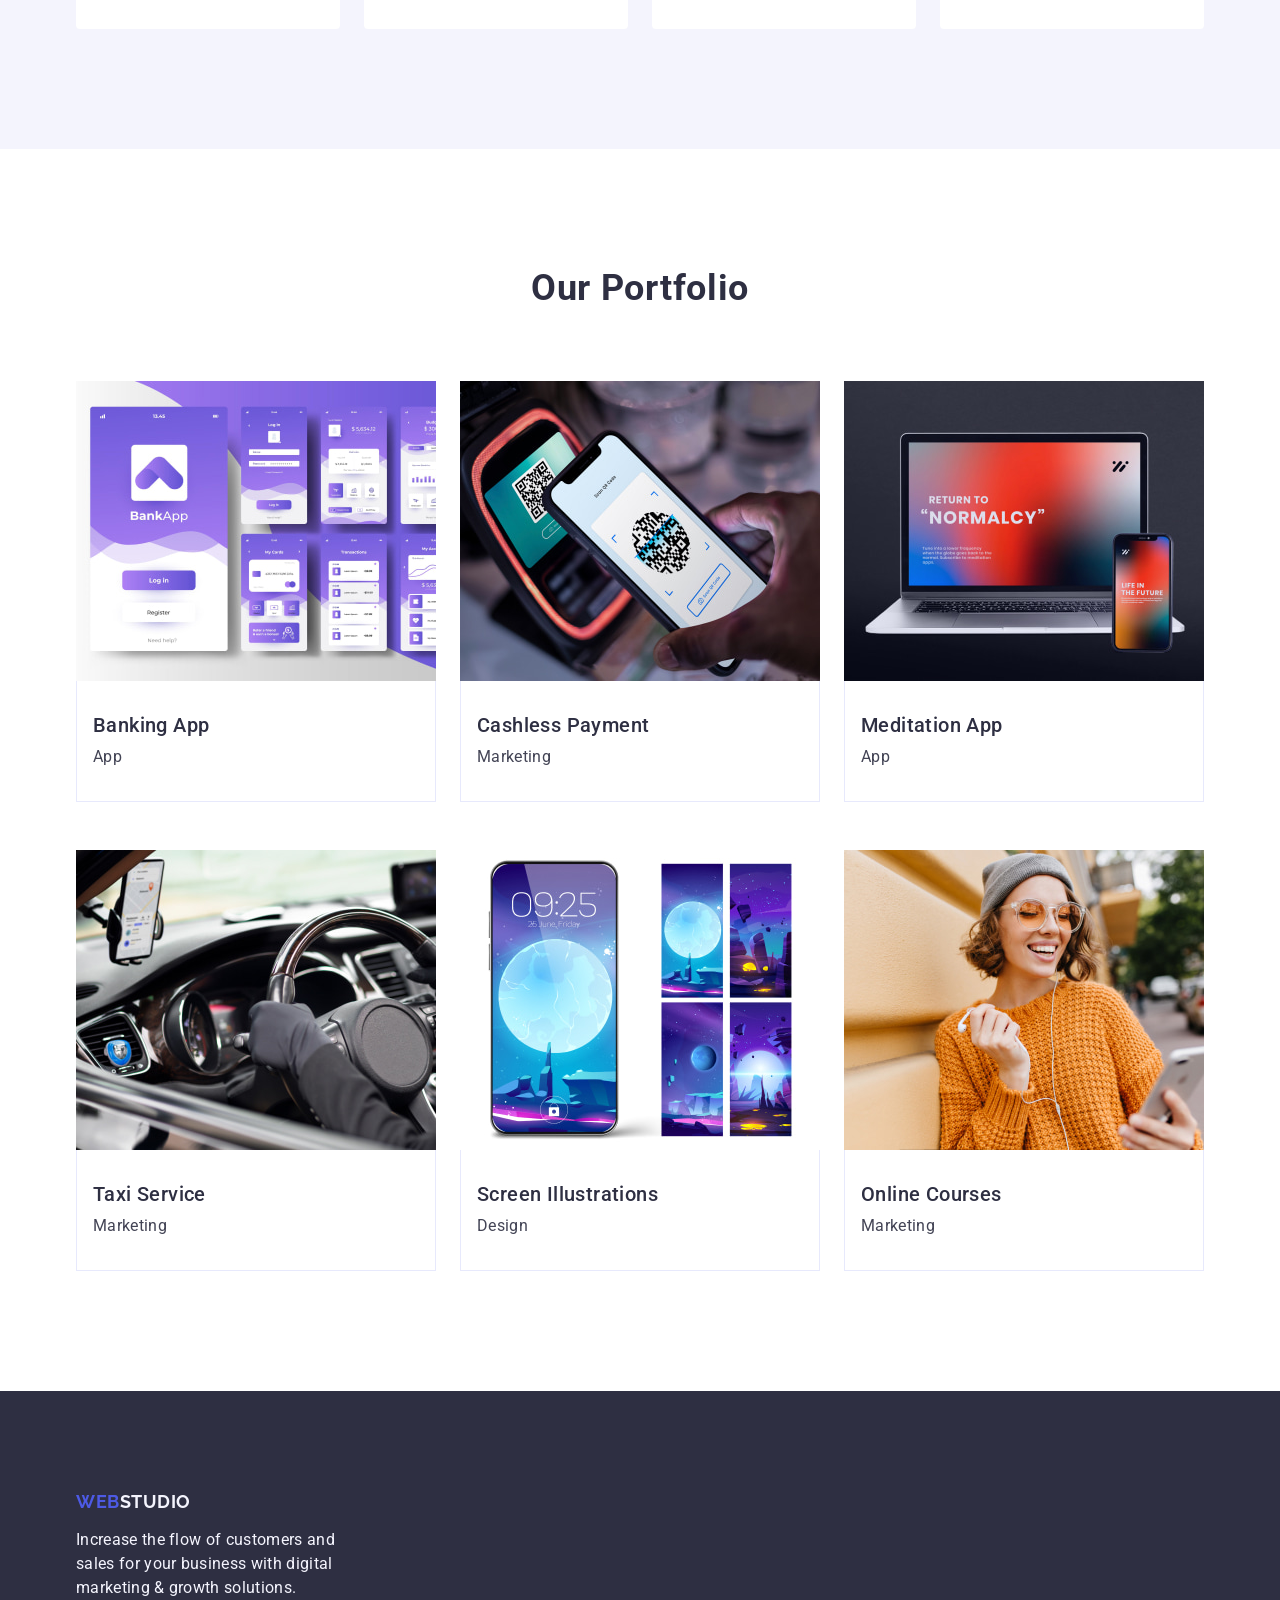
==== commit e4f6e3d4: "Update index.html" ====
--- a/index.html
+++ b/index.html
@@ -148,7 +148,7 @@
             <div class="container">
                 <h2 class="section-title">Our Portfolio</h2>
                 <ul class="section-list-flex">
-                    <li class="team-card card-width-if-three">
+                    <li class="card-width-if-three">
                         <img src="./images/portfolio/portfolio-1.jpg" alt="Banking mobile application mockup in purple and white colors"
                             width="360" height="300" />
                         <div class="card-text-wrap">
@@ -156,7 +156,7 @@
                             <p class="card-paragraf">App</p>
                         </div>
                     </li>
-                    <li class="team-card card-width-if-three">
+                    <li class="card-width-if-three">
                         <img src="./images/portfolio/portfolio-2.jpg" alt="Mobile phone reads qr code for non-cash payment" width="360"
                             height="300" />
                         <div class="card-text-wrap">
@@ -164,7 +164,7 @@
                             <p class="card-paragraf">Marketing</p>
                         </div>
                     </li>
-                    <li class="team-card card-width-if-three">
+                    <li class="card-width-if-three">
                         <img src="./images/portfolio/portfolio-3.jpg"
                             alt="The same application on the screen of a laptop and a smartphone on a black background" width="360"
                             height="300" />
@@ -173,7 +173,7 @@
                             <p class="card-paragraf">App</p>
                         </div>
                     </li>
-                    <li class="team-card card-width-if-three">
+                    <li class="card-width-if-three">
                         <img src="./images/portfolio/portfolio-4.jpg"
                             alt="Hands on the steering wheel, black interior GPS navigation applications on the smartphone screen"
                             width="360" height="300" />
@@ -182,7 +182,7 @@
                             <p class="card-paragraf">Marketing</p>
                         </div>
                     </li>
-                    <li class="team-card card-width-if-three">
+                    <li class="card-width-if-three">
                         <img src="./images/portfolio/portfolio-5.jpg"
                             alt="Screensaver on the smartphone screen and four illustrations of the night moon sky in violet-blue shades"
                             width="360" height="300" />
@@ -191,7 +191,7 @@
                             <p class="card-paragraf">Design</p>
                         </div>
                     </li>
-                    <li class="team-card card-width-if-three">
+                    <li class="card-width-if-three">
                         <img src="./images/portfolio/portfolio-6.jpg"
                             alt="A girl in an orange sweater, glasses and headphones with a smartphone in her hands" width="360"
                             height="300" />
--- a/css/styles.css
+++ b/css/styles.css
@@ -100,10 +100,10 @@
 .card-text-wrap {
     padding: 32px 0;
 }
+.card-width-if-four {
+    width: calc((100% - 3 * 24px) / 4);
+}
 .card-width-if-three {
-    width: calc((100% - 3 * 24px) / 4);
-}
-.card-width-if-four {
     width: calc((100% - 2 * 24px) / 3);
 }
 /* card header h3 */
@@ -266,7 +266,7 @@
     padding-bottom: 100px;
 }
 .footer .logo {
-    display: block;
+    display: inline-block;
     margin-bottom: 16px;
 }
 .footer-text {
